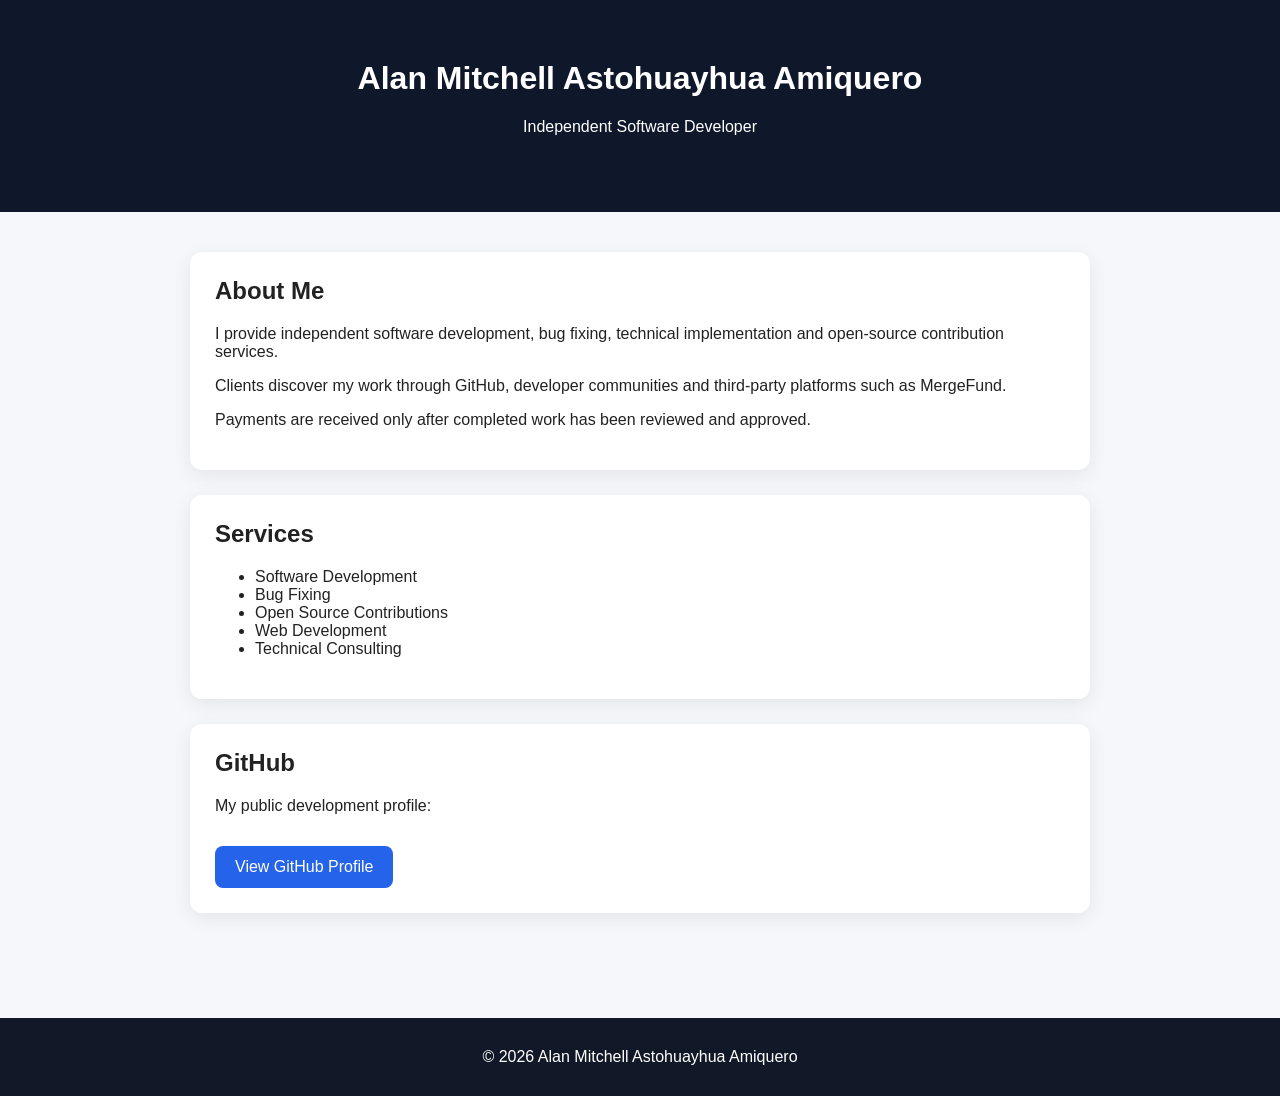
==== index.html @ 0b11b7b2 "Create portfolio website" ====
<!DOCTYPE html>
<html lang="en">
<head>
<meta charset="UTF-8">
<meta name="viewport" content="width=device-width, initial-scale=1.0">
<title>Alan Mitchell | Software Developer</title>

<style>
body{
font-family:Arial,Helvetica,sans-serif;
background:#f5f7fb;
margin:0;
padding:0;
color:#222;
}

header{
background:#0f172a;
color:white;
padding:60px 20px;
text-align:center;
}

section{
max-width:900px;
margin:auto;
padding:40px 20px;
}

.card{
background:white;
padding:25px;
border-radius:12px;
box-shadow:0 5px 20px rgba(0,0,0,.08);
margin-bottom:25px;
}

h1,h2{
margin-top:0;
}

a.button{
display:inline-block;
padding:12px 20px;
background:#2563eb;
color:white;
text-decoration:none;
border-radius:8px;
margin-top:15px;
}

footer{
text-align:center;
padding:30px;
background:#111827;
color:white;
margin-top:40px;
}
</style>

</head>

<body>

<header>

<h1>Alan Mitchell Astohuayhua Amiquero</h1>

<p>
Independent Software Developer
</p>

</header>

<section>

<div class="card">

<h2>About Me</h2>

<p>

I provide independent software development, bug fixing,
technical implementation and open-source contribution services.

</p>

<p>

Clients discover my work through GitHub,
developer communities and third-party platforms such as MergeFund.

</p>

<p>

Payments are received only after completed work has been reviewed
and approved.

</p>

</div>

<div class="card">

<h2>Services</h2>

<ul>

<li>Software Development</li>

<li>Bug Fixing</li>

<li>Open Source Contributions</li>

<li>Web Development</li>

<li>Technical Consulting</li>

</ul>

</div>

<div class="card">

<h2>GitHub</h2>

<p>

My public development profile:

</p>

<a
class="button"
href="https://github.com/mitchell82-stack"
target="_blank">

View GitHub Profile

</a>

</div>

</section>

<footer>

© 2026 Alan Mitchell Astohuayhua Amiquero

</footer>

</body>
</html>
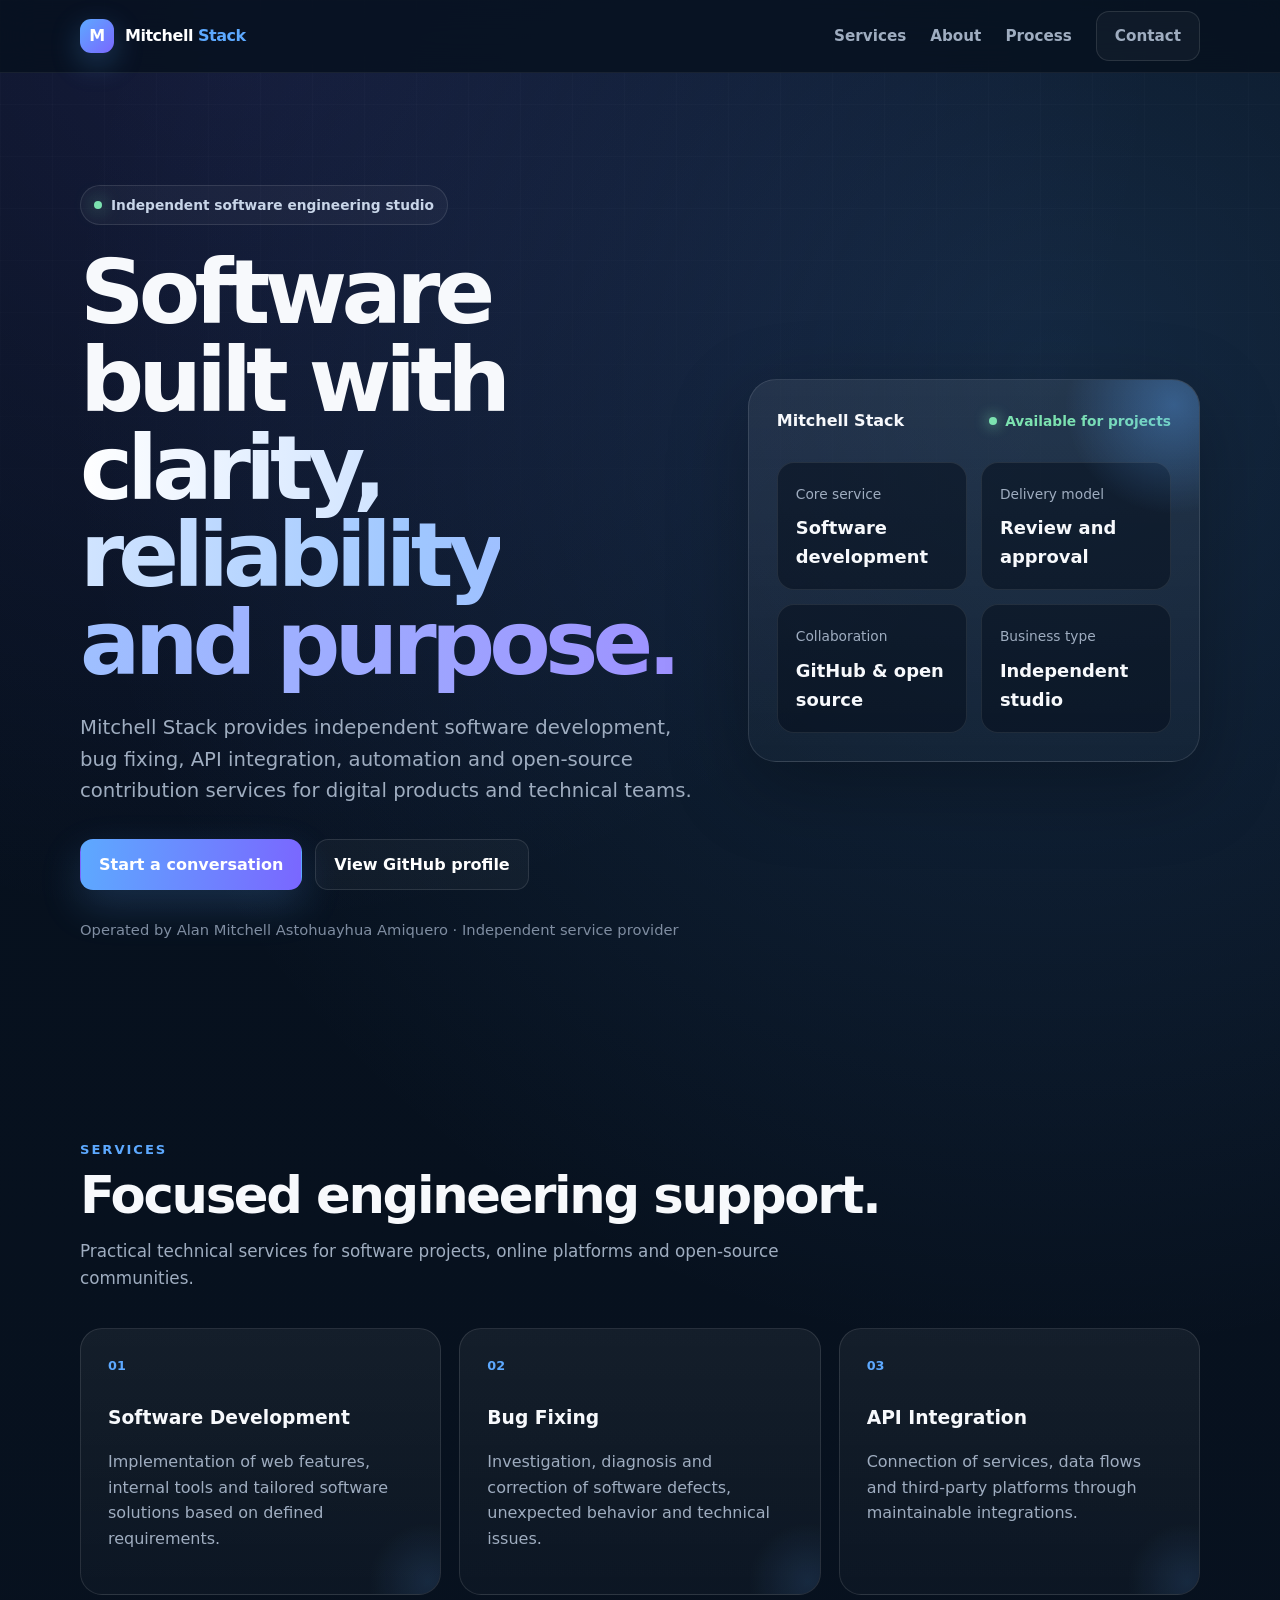
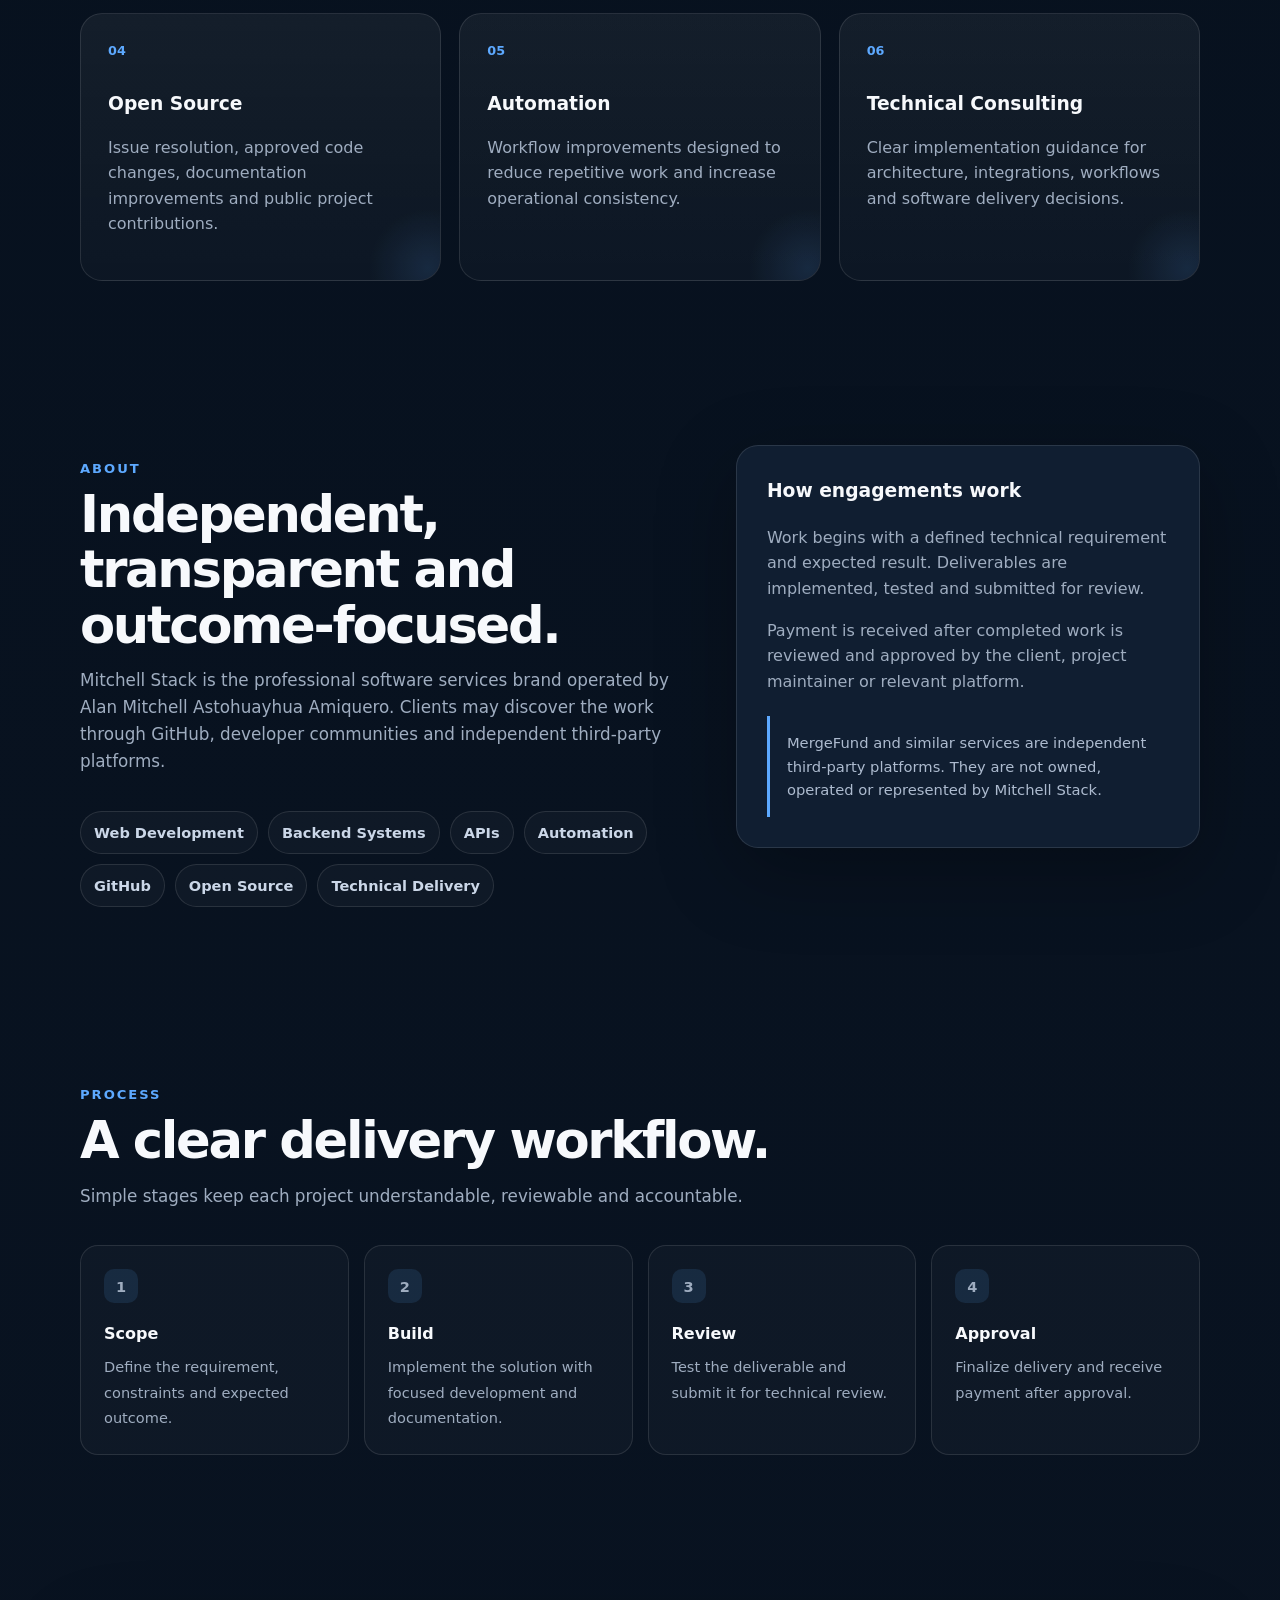
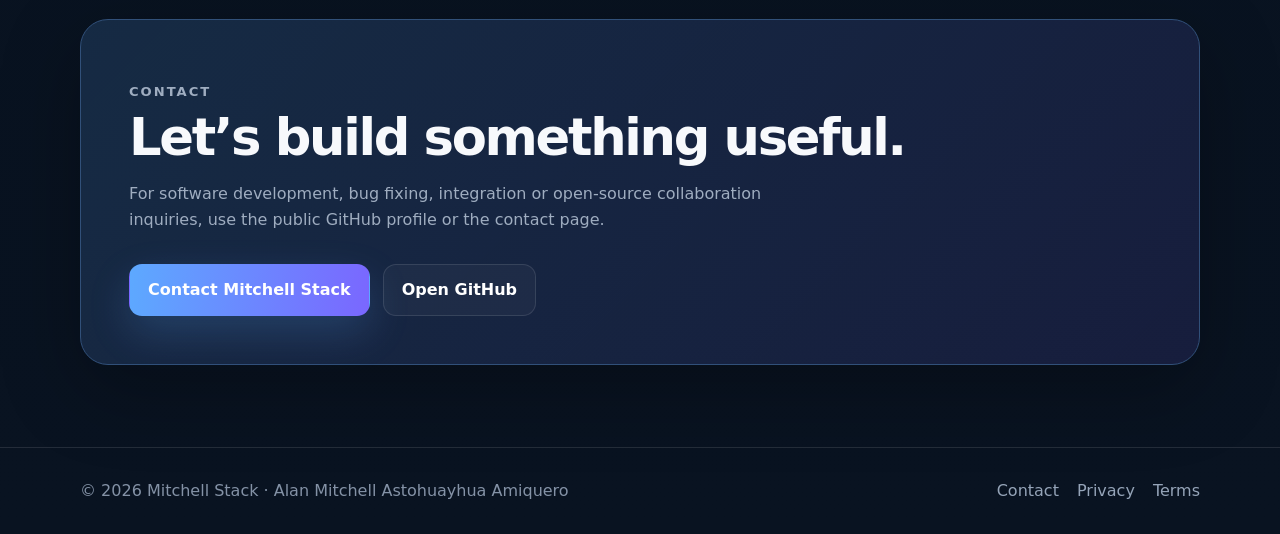
==== commit 81431817: "Launch Mitchell Stack professional website" ====
--- a/index.html
+++ b/index.html
@@ -1,154 +1,144 @@
 <!DOCTYPE html>
 <html lang="en">
 <head>
-<meta charset="UTF-8">
-<meta name="viewport" content="width=device-width, initial-scale=1.0">
-<title>Alan Mitchell | Software Developer</title>
+  <meta charset="UTF-8">
+  <meta name="viewport" content="width=device-width, initial-scale=1.0">
+  <meta name="description" content="Mitchell Stack provides independent software development, bug fixing, API integration, automation and open-source contribution services.">
+  <meta name="theme-color" content="#06101d">
+  <meta property="og:title" content="Mitchell Stack | Software Engineering">
+  <meta property="og:description" content="Independent software development and open-source contribution services operated by Alan Mitchell Astohuayhua Amiquero.">
+  <meta property="og:type" content="website">
+  <meta property="og:url" content="https://mitchell82-stack.github.io/">
+  <link rel="canonical" href="https://mitchell82-stack.github.io/">
+  <link rel="icon" href="favicon.svg" type="image/svg+xml">
+  <link rel="stylesheet" href="styles.css">
+  <title>Mitchell Stack | Software Engineering</title>
+</head>
+<body>
+  <nav class="nav" aria-label="Main navigation">
+    <div class="wrap nav-inner">
+      <a class="brand" href="#top" aria-label="Mitchell Stack home">
+        <span class="brand-mark" aria-hidden="true">M</span>
+        <span>Mitchell <span>Stack</span></span>
+      </a>
+      <div class="nav-links">
+        <a href="#services">Services</a>
+        <a href="#about">About</a>
+        <a href="#process">Process</a>
+        <a class="btn" href="contact.html">Contact</a>
+      </div>
+    </div>
+  </nav>
 
-<style>
-body{
-font-family:Arial,Helvetica,sans-serif;
-background:#f5f7fb;
-margin:0;
-padding:0;
-color:#222;
-}
+  <main id="top">
+    <section class="hero">
+      <div class="wrap hero-grid">
+        <div>
+          <span class="eyebrow"><span class="eyebrow-dot" aria-hidden="true"></span>Independent software engineering studio</span>
+          <h1>Software built with <span class="gradient-text">clarity, reliability and purpose.</span></h1>
+          <p class="hero-copy">Mitchell Stack provides independent software development, bug fixing, API integration, automation and open-source contribution services for digital products and technical teams.</p>
+          <div class="actions">
+            <a class="btn btn-primary" href="contact.html">Start a conversation</a>
+            <a class="btn" href="https://github.com/mitchell82-stack" target="_blank" rel="noopener noreferrer">View GitHub profile</a>
+          </div>
+          <p class="hero-note">Operated by Alan Mitchell Astohuayhua Amiquero · Independent service provider</p>
+        </div>
 
-header{
-background:#0f172a;
-color:white;
-padding:60px 20px;
-text-align:center;
-}
+        <aside class="signal-card" aria-label="Service overview">
+          <div class="signal-top">
+            <strong>Mitchell Stack</strong>
+            <span class="status">Available for projects</span>
+          </div>
+          <div class="metric-grid">
+            <div class="metric"><span>Core service</span><strong>Software development</strong></div>
+            <div class="metric"><span>Delivery model</span><strong>Review and approval</strong></div>
+            <div class="metric"><span>Collaboration</span><strong>GitHub &amp; open source</strong></div>
+            <div class="metric"><span>Business type</span><strong>Independent studio</strong></div>
+          </div>
+        </aside>
+      </div>
+    </section>
 
-section{
-max-width:900px;
-margin:auto;
-padding:40px 20px;
-}
+    <section class="section" id="services">
+      <div class="wrap">
+        <p class="section-kicker">Services</p>
+        <h2>Focused engineering support.</h2>
+        <p class="lead">Practical technical services for software projects, online platforms and open-source communities.</p>
+        <div class="grid">
+          <article class="card"><div class="card-number">01</div><h3>Software Development</h3><p>Implementation of web features, internal tools and tailored software solutions based on defined requirements.</p></article>
+          <article class="card"><div class="card-number">02</div><h3>Bug Fixing</h3><p>Investigation, diagnosis and correction of software defects, unexpected behavior and technical issues.</p></article>
+          <article class="card"><div class="card-number">03</div><h3>API Integration</h3><p>Connection of services, data flows and third-party platforms through maintainable integrations.</p></article>
+          <article class="card"><div class="card-number">04</div><h3>Open Source</h3><p>Issue resolution, approved code changes, documentation improvements and public project contributions.</p></article>
+          <article class="card"><div class="card-number">05</div><h3>Automation</h3><p>Workflow improvements designed to reduce repetitive work and increase operational consistency.</p></article>
+          <article class="card"><div class="card-number">06</div><h3>Technical Consulting</h3><p>Clear implementation guidance for architecture, integrations, workflows and software delivery decisions.</p></article>
+        </div>
+      </div>
+    </section>
 
-.card{
-background:white;
-padding:25px;
-border-radius:12px;
-box-shadow:0 5px 20px rgba(0,0,0,.08);
-margin-bottom:25px;
-}
+    <section class="section" id="about">
+      <div class="wrap split">
+        <div>
+          <p class="section-kicker">About</p>
+          <h2>Independent, transparent and outcome-focused.</h2>
+          <p class="lead">Mitchell Stack is the professional software services brand operated by Alan Mitchell Astohuayhua Amiquero. Clients may discover the work through GitHub, developer communities and independent third-party platforms.</p>
+          <div class="pills" aria-label="Areas of work">
+            <span class="pill">Web Development</span>
+            <span class="pill">Backend Systems</span>
+            <span class="pill">APIs</span>
+            <span class="pill">Automation</span>
+            <span class="pill">GitHub</span>
+            <span class="pill">Open Source</span>
+            <span class="pill">Technical Delivery</span>
+          </div>
+        </div>
 
-h1,h2{
-margin-top:0;
-}
+        <aside class="content-card">
+          <h3>How engagements work</h3>
+          <p>Work begins with a defined technical requirement and expected result. Deliverables are implemented, tested and submitted for review.</p>
+          <p>Payment is received after completed work is reviewed and approved by the client, project maintainer or relevant platform.</p>
+          <div class="notice">MergeFund and similar services are independent third-party platforms. They are not owned, operated or represented by Mitchell Stack.</div>
+        </aside>
+      </div>
+    </section>
 
-a.button{
-display:inline-block;
-padding:12px 20px;
-background:#2563eb;
-color:white;
-text-decoration:none;
-border-radius:8px;
-margin-top:15px;
-}
+    <section class="section" id="process">
+      <div class="wrap">
+        <p class="section-kicker">Process</p>
+        <h2>A clear delivery workflow.</h2>
+        <p class="lead">Simple stages keep each project understandable, reviewable and accountable.</p>
+        <div class="workflow">
+          <div class="step"><span class="step-index">1</span><strong>Scope</strong><span>Define the requirement, constraints and expected outcome.</span></div>
+          <div class="step"><span class="step-index">2</span><strong>Build</strong><span>Implement the solution with focused development and documentation.</span></div>
+          <div class="step"><span class="step-index">3</span><strong>Review</strong><span>Test the deliverable and submit it for technical review.</span></div>
+          <div class="step"><span class="step-index">4</span><strong>Approval</strong><span>Finalize delivery and receive payment after approval.</span></div>
+        </div>
+      </div>
+    </section>
 
-footer{
-text-align:center;
-padding:30px;
-background:#111827;
-color:white;
-margin-top:40px;
-}
-</style>
+    <section class="section">
+      <div class="wrap">
+        <div class="cta">
+          <p class="section-kicker">Contact</p>
+          <h2>Let’s build something useful.</h2>
+          <p>For software development, bug fixing, integration or open-source collaboration inquiries, use the public GitHub profile or the contact page.</p>
+          <div class="actions">
+            <a class="btn btn-primary" href="contact.html">Contact Mitchell Stack</a>
+            <a class="btn" href="https://github.com/mitchell82-stack" target="_blank" rel="noopener noreferrer">Open GitHub</a>
+          </div>
+        </div>
+      </div>
+    </section>
+  </main>
 
-</head>
-
-<body>
-
-<header>
-
-<h1>Alan Mitchell Astohuayhua Amiquero</h1>
-
-<p>
-Independent Software Developer
-</p>
-
-</header>
-
-<section>
-
-<div class="card">
-
-<h2>About Me</h2>
-
-<p>
-
-I provide independent software development, bug fixing,
-technical implementation and open-source contribution services.
-
-</p>
-
-<p>
-
-Clients discover my work through GitHub,
-developer communities and third-party platforms such as MergeFund.
-
-</p>
-
-<p>
-
-Payments are received only after completed work has been reviewed
-and approved.
-
-</p>
-
-</div>
-
-<div class="card">
-
-<h2>Services</h2>
-
-<ul>
-
-<li>Software Development</li>
-
-<li>Bug Fixing</li>
-
-<li>Open Source Contributions</li>
-
-<li>Web Development</li>
-
-<li>Technical Consulting</li>
-
-</ul>
-
-</div>
-
-<div class="card">
-
-<h2>GitHub</h2>
-
-<p>
-
-My public development profile:
-
-</p>
-
-<a
-class="button"
-href="https://github.com/mitchell82-stack"
-target="_blank">
-
-View GitHub Profile
-
-</a>
-
-</div>
-
-</section>
-
-<footer>
-
-© 2026 Alan Mitchell Astohuayhua Amiquero
-
-</footer>
-
+  <footer class="footer">
+    <div class="wrap footer-inner">
+      <span>© 2026 Mitchell Stack · Alan Mitchell Astohuayhua Amiquero</span>
+      <nav class="footer-links" aria-label="Footer navigation">
+        <a href="contact.html">Contact</a>
+        <a href="privacy.html">Privacy</a>
+        <a href="terms.html">Terms</a>
+      </nav>
+    </div>
+  </footer>
 </body>
 </html>
--- a/styles.css
+++ b/styles.css
@@ -0,0 +1,611 @@
+:root {
+  --bg: #06101d;
+  --bg-soft: #0b1727;
+  --panel: rgba(255, 255, 255, 0.045);
+  --panel-strong: #101e31;
+  --text: #f7f9fc;
+  --muted: #9fadc0;
+  --line: rgba(255, 255, 255, 0.11);
+  --accent: #5da9ff;
+  --accent-2: #7a67ff;
+  --success: #7ce2b0;
+  --shadow: 0 24px 80px rgba(0, 0, 0, 0.28);
+  --radius: 22px;
+}
+
+* {
+  box-sizing: border-box;
+}
+
+html {
+  scroll-behavior: smooth;
+}
+
+body {
+  margin: 0;
+  min-height: 100vh;
+  color: var(--text);
+  background:
+    radial-gradient(circle at 82% 10%, rgba(93, 169, 255, 0.16), transparent 28%),
+    radial-gradient(circle at 18% 0%, rgba(122, 103, 255, 0.13), transparent 24%),
+    linear-gradient(180deg, #06101d 0%, #091321 100%);
+  font-family: Inter, ui-sans-serif, system-ui, -apple-system, BlinkMacSystemFont, "Segoe UI", sans-serif;
+  line-height: 1.6;
+}
+
+body::before {
+  content: "";
+  position: fixed;
+  inset: 0;
+  z-index: -1;
+  pointer-events: none;
+  background-image:
+    linear-gradient(rgba(255, 255, 255, 0.018) 1px, transparent 1px),
+    linear-gradient(90deg, rgba(255, 255, 255, 0.018) 1px, transparent 1px);
+  background-size: 52px 52px;
+  mask-image: linear-gradient(to bottom, black, transparent 80%);
+}
+
+a {
+  color: inherit;
+}
+
+img,
+svg {
+  display: block;
+  max-width: 100%;
+}
+
+button,
+a {
+  -webkit-tap-highlight-color: transparent;
+}
+
+.wrap {
+  width: min(1120px, calc(100% - 40px));
+  margin: 0 auto;
+}
+
+.nav {
+  position: sticky;
+  top: 0;
+  z-index: 50;
+  border-bottom: 1px solid rgba(255, 255, 255, 0.065);
+  background: rgba(6, 16, 29, 0.78);
+  backdrop-filter: blur(18px);
+}
+
+.nav-inner {
+  min-height: 72px;
+  display: flex;
+  align-items: center;
+  justify-content: space-between;
+  gap: 24px;
+}
+
+.brand {
+  display: inline-flex;
+  align-items: center;
+  gap: 11px;
+  color: white;
+  font-weight: 800;
+  letter-spacing: -0.03em;
+  text-decoration: none;
+}
+
+.brand-mark {
+  width: 34px;
+  height: 34px;
+  border-radius: 11px;
+  display: grid;
+  place-items: center;
+  background: linear-gradient(135deg, var(--accent), var(--accent-2));
+  box-shadow: 0 10px 30px rgba(93, 169, 255, 0.28);
+  font-weight: 900;
+  color: white;
+}
+
+.brand span:last-child span {
+  color: var(--accent);
+}
+
+.nav-links {
+  display: flex;
+  align-items: center;
+  gap: 24px;
+}
+
+.nav-links a {
+  color: var(--muted);
+  text-decoration: none;
+  font-size: 0.95rem;
+  font-weight: 600;
+}
+
+.nav-links a:hover,
+.nav-links a:focus-visible {
+  color: white;
+}
+
+.hero {
+  position: relative;
+  overflow: hidden;
+  padding: 112px 0 88px;
+}
+
+.hero-grid {
+  display: grid;
+  grid-template-columns: minmax(0, 1.15fr) minmax(320px, 0.85fr);
+  gap: 56px;
+  align-items: center;
+}
+
+.eyebrow {
+  display: inline-flex;
+  align-items: center;
+  gap: 9px;
+  padding: 8px 13px;
+  border: 1px solid var(--line);
+  border-radius: 999px;
+  background: rgba(255, 255, 255, 0.035);
+  color: #c8d5e8;
+  font-size: 0.86rem;
+  font-weight: 700;
+}
+
+.eyebrow-dot {
+  width: 8px;
+  height: 8px;
+  border-radius: 50%;
+  background: var(--success);
+  box-shadow: 0 0 18px rgba(124, 226, 176, 0.8);
+}
+
+.hero h1,
+.page-hero h1 {
+  margin: 24px 0;
+  font-size: clamp(3.1rem, 7vw, 6.25rem);
+  line-height: 0.98;
+  letter-spacing: -0.065em;
+}
+
+.gradient-text {
+  background: linear-gradient(92deg, #ffffff 0%, #9fc7ff 48%, #9d91ff 100%);
+  -webkit-background-clip: text;
+  background-clip: text;
+  color: transparent;
+}
+
+.hero-copy {
+  max-width: 760px;
+  color: var(--muted);
+  font-size: clamp(1.06rem, 2vw, 1.23rem);
+}
+
+.actions {
+  display: flex;
+  flex-wrap: wrap;
+  gap: 13px;
+  margin-top: 32px;
+}
+
+.btn {
+  min-height: 48px;
+  display: inline-flex;
+  align-items: center;
+  justify-content: center;
+  gap: 10px;
+  padding: 12px 18px;
+  border: 1px solid var(--line);
+  border-radius: 13px;
+  background: rgba(255, 255, 255, 0.035);
+  color: white;
+  text-decoration: none;
+  font-weight: 800;
+  transition: transform 180ms ease, border-color 180ms ease, background 180ms ease;
+}
+
+.btn:hover,
+.btn:focus-visible {
+  transform: translateY(-2px);
+  border-color: rgba(255, 255, 255, 0.26);
+}
+
+.btn-primary {
+  border-color: transparent;
+  background: linear-gradient(95deg, var(--accent), var(--accent-2));
+  box-shadow: 0 16px 42px rgba(93, 169, 255, 0.2);
+}
+
+.hero-note {
+  margin-top: 28px;
+  color: #7f8da1;
+  font-size: 0.92rem;
+}
+
+.signal-card {
+  position: relative;
+  padding: 28px;
+  overflow: hidden;
+  border: 1px solid var(--line);
+  border-radius: 28px;
+  background: linear-gradient(180deg, rgba(255, 255, 255, 0.07), rgba(255, 255, 255, 0.025));
+  box-shadow: var(--shadow);
+}
+
+.signal-card::before {
+  content: "";
+  position: absolute;
+  width: 220px;
+  height: 220px;
+  right: -85px;
+  top: -85px;
+  border-radius: 50%;
+  background: radial-gradient(circle, rgba(93, 169, 255, 0.36), transparent 70%);
+}
+
+.signal-top {
+  display: flex;
+  align-items: center;
+  justify-content: space-between;
+  gap: 16px;
+  margin-bottom: 28px;
+}
+
+.status {
+  display: inline-flex;
+  align-items: center;
+  gap: 8px;
+  color: var(--success);
+  font-size: 0.86rem;
+  font-weight: 800;
+}
+
+.status::before {
+  content: "";
+  width: 8px;
+  height: 8px;
+  border-radius: 50%;
+  background: currentColor;
+  box-shadow: 0 0 14px currentColor;
+}
+
+.metric-grid {
+  display: grid;
+  grid-template-columns: 1fr 1fr;
+  gap: 14px;
+}
+
+.metric {
+  min-height: 124px;
+  padding: 18px;
+  border: 1px solid rgba(255, 255, 255, 0.085);
+  border-radius: 17px;
+  background: rgba(4, 12, 23, 0.48);
+}
+
+.metric strong {
+  display: block;
+  margin-top: 8px;
+  font-size: 1.12rem;
+}
+
+.metric span {
+  color: var(--muted);
+  font-size: 0.86rem;
+}
+
+.section {
+  padding: 82px 0;
+}
+
+.section-kicker {
+  margin-bottom: 8px;
+  color: var(--accent);
+  font-size: 0.82rem;
+  font-weight: 900;
+  letter-spacing: 0.15em;
+  text-transform: uppercase;
+}
+
+.section h2,
+.page-section h2 {
+  margin: 0 0 14px;
+  font-size: clamp(2.05rem, 4vw, 3.35rem);
+  line-height: 1.08;
+  letter-spacing: -0.045em;
+}
+
+.lead {
+  max-width: 760px;
+  margin: 0 0 36px;
+  color: var(--muted);
+  font-size: 1.05rem;
+}
+
+.grid {
+  display: grid;
+  grid-template-columns: repeat(3, minmax(0, 1fr));
+  gap: 18px;
+}
+
+.card {
+  position: relative;
+  min-height: 238px;
+  padding: 27px;
+  overflow: hidden;
+  border: 1px solid var(--line);
+  border-radius: var(--radius);
+  background: linear-gradient(180deg, rgba(255, 255, 255, 0.055), rgba(255, 255, 255, 0.022));
+}
+
+.card::after {
+  content: "";
+  position: absolute;
+  width: 120px;
+  height: 120px;
+  right: -48px;
+  bottom: -48px;
+  border-radius: 50%;
+  background: radial-gradient(circle, rgba(93, 169, 255, 0.13), transparent 70%);
+}
+
+.card-number {
+  margin-bottom: 27px;
+  color: var(--accent);
+  font-size: 0.8rem;
+  font-weight: 900;
+}
+
+.card h3 {
+  margin: 0 0 10px;
+  font-size: 1.17rem;
+}
+
+.card p,
+.content-card p,
+.content-card li {
+  color: var(--muted);
+}
+
+.split {
+  display: grid;
+  grid-template-columns: minmax(0, 1.15fr) minmax(300px, 0.85fr);
+  gap: 28px;
+  align-items: start;
+}
+
+.pills {
+  display: flex;
+  flex-wrap: wrap;
+  gap: 10px;
+  margin-top: 28px;
+}
+
+.pill {
+  padding: 9px 13px;
+  border: 1px solid var(--line);
+  border-radius: 999px;
+  background: rgba(255, 255, 255, 0.032);
+  color: #cbd7e8;
+  font-size: 0.91rem;
+  font-weight: 700;
+}
+
+.content-card {
+  padding: 30px;
+  border: 1px solid var(--line);
+  border-radius: var(--radius);
+  background: var(--panel-strong);
+  box-shadow: var(--shadow);
+}
+
+.content-card h3 {
+  margin-top: 0;
+}
+
+.notice {
+  margin-top: 22px;
+  padding: 15px 0 15px 17px;
+  border-left: 3px solid var(--accent);
+  color: #adbbcf;
+  font-size: 0.92rem;
+}
+
+.workflow {
+  display: grid;
+  grid-template-columns: repeat(4, minmax(0, 1fr));
+  gap: 15px;
+}
+
+.step {
+  padding: 23px;
+  border: 1px solid var(--line);
+  border-radius: 18px;
+  background: rgba(255, 255, 255, 0.028);
+}
+
+.step-index {
+  display: grid;
+  place-items: center;
+  width: 34px;
+  height: 34px;
+  margin-bottom: 18px;
+  border-radius: 10px;
+  background: rgba(93, 169, 255, 0.12);
+  color: var(--accent);
+  font-weight: 900;
+}
+
+.step strong {
+  display: block;
+  margin-bottom: 7px;
+}
+
+.step span {
+  color: var(--muted);
+  font-size: 0.91rem;
+}
+
+.cta {
+  padding: 48px;
+  border: 1px solid #315079;
+  border-radius: 28px;
+  background: linear-gradient(135deg, rgba(93, 169, 255, 0.16), rgba(122, 103, 255, 0.13));
+  box-shadow: var(--shadow);
+}
+
+.cta p {
+  max-width: 680px;
+  color: var(--muted);
+}
+
+.footer {
+  padding: 30px 0;
+  border-top: 1px solid var(--line);
+  color: #8492a6;
+}
+
+.footer-inner {
+  display: flex;
+  justify-content: space-between;
+  gap: 20px;
+  flex-wrap: wrap;
+}
+
+.footer-links {
+  display: flex;
+  gap: 18px;
+  flex-wrap: wrap;
+}
+
+.footer a {
+  color: #95a4b8;
+  text-decoration: none;
+}
+
+.footer a:hover,
+.footer a:focus-visible {
+  color: white;
+}
+
+.page-hero {
+  padding: 92px 0 52px;
+}
+
+.page-hero h1 {
+  max-width: 860px;
+  font-size: clamp(2.8rem, 7vw, 5.3rem);
+}
+
+.page-hero p {
+  max-width: 760px;
+  color: var(--muted);
+  font-size: 1.08rem;
+}
+
+.page-section {
+  padding: 24px 0 84px;
+}
+
+.legal {
+  display: grid;
+  gap: 18px;
+}
+
+.legal section {
+  padding: 26px;
+  border: 1px solid var(--line);
+  border-radius: 18px;
+  background: rgba(255, 255, 255, 0.028);
+}
+
+.legal h2 {
+  font-size: 1.25rem;
+  letter-spacing: -0.02em;
+}
+
+.legal p,
+.legal li {
+  color: var(--muted);
+}
+
+.contact-list {
+  display: grid;
+  gap: 14px;
+  margin-top: 24px;
+}
+
+.contact-item {
+  display: flex;
+  align-items: center;
+  justify-content: space-between;
+  gap: 18px;
+  padding: 18px;
+  border: 1px solid var(--line);
+  border-radius: 16px;
+  background: rgba(255, 255, 255, 0.028);
+  text-decoration: none;
+}
+
+.contact-item span {
+  color: var(--muted);
+}
+
+.contact-item:hover {
+  border-color: rgba(255, 255, 255, 0.24);
+}
+
+@media (max-width: 920px) {
+  .hero-grid,
+  .split {
+    grid-template-columns: 1fr;
+  }
+
+  .grid {
+    grid-template-columns: repeat(2, minmax(0, 1fr));
+  }
+
+  .workflow {
+    grid-template-columns: repeat(2, minmax(0, 1fr));
+  }
+}
+
+@media (max-width: 680px) {
+  .wrap {
+    width: min(100% - 28px, 1120px);
+  }
+
+  .nav-links a:not(.btn) {
+    display: none;
+  }
+
+  .hero {
+    padding-top: 78px;
+  }
+
+  .hero h1,
+  .page-hero h1 {
+    letter-spacing: -0.052em;
+  }
+
+  .grid,
+  .workflow,
+  .metric-grid {
+    grid-template-columns: 1fr;
+  }
+
+  .signal-card,
+  .content-card,
+  .cta {
+    padding: 24px;
+  }
+
+  .section {
+    padding: 68px 0;
+  }
+
+  .footer-inner {
+    flex-direction: column;
+  }
+}
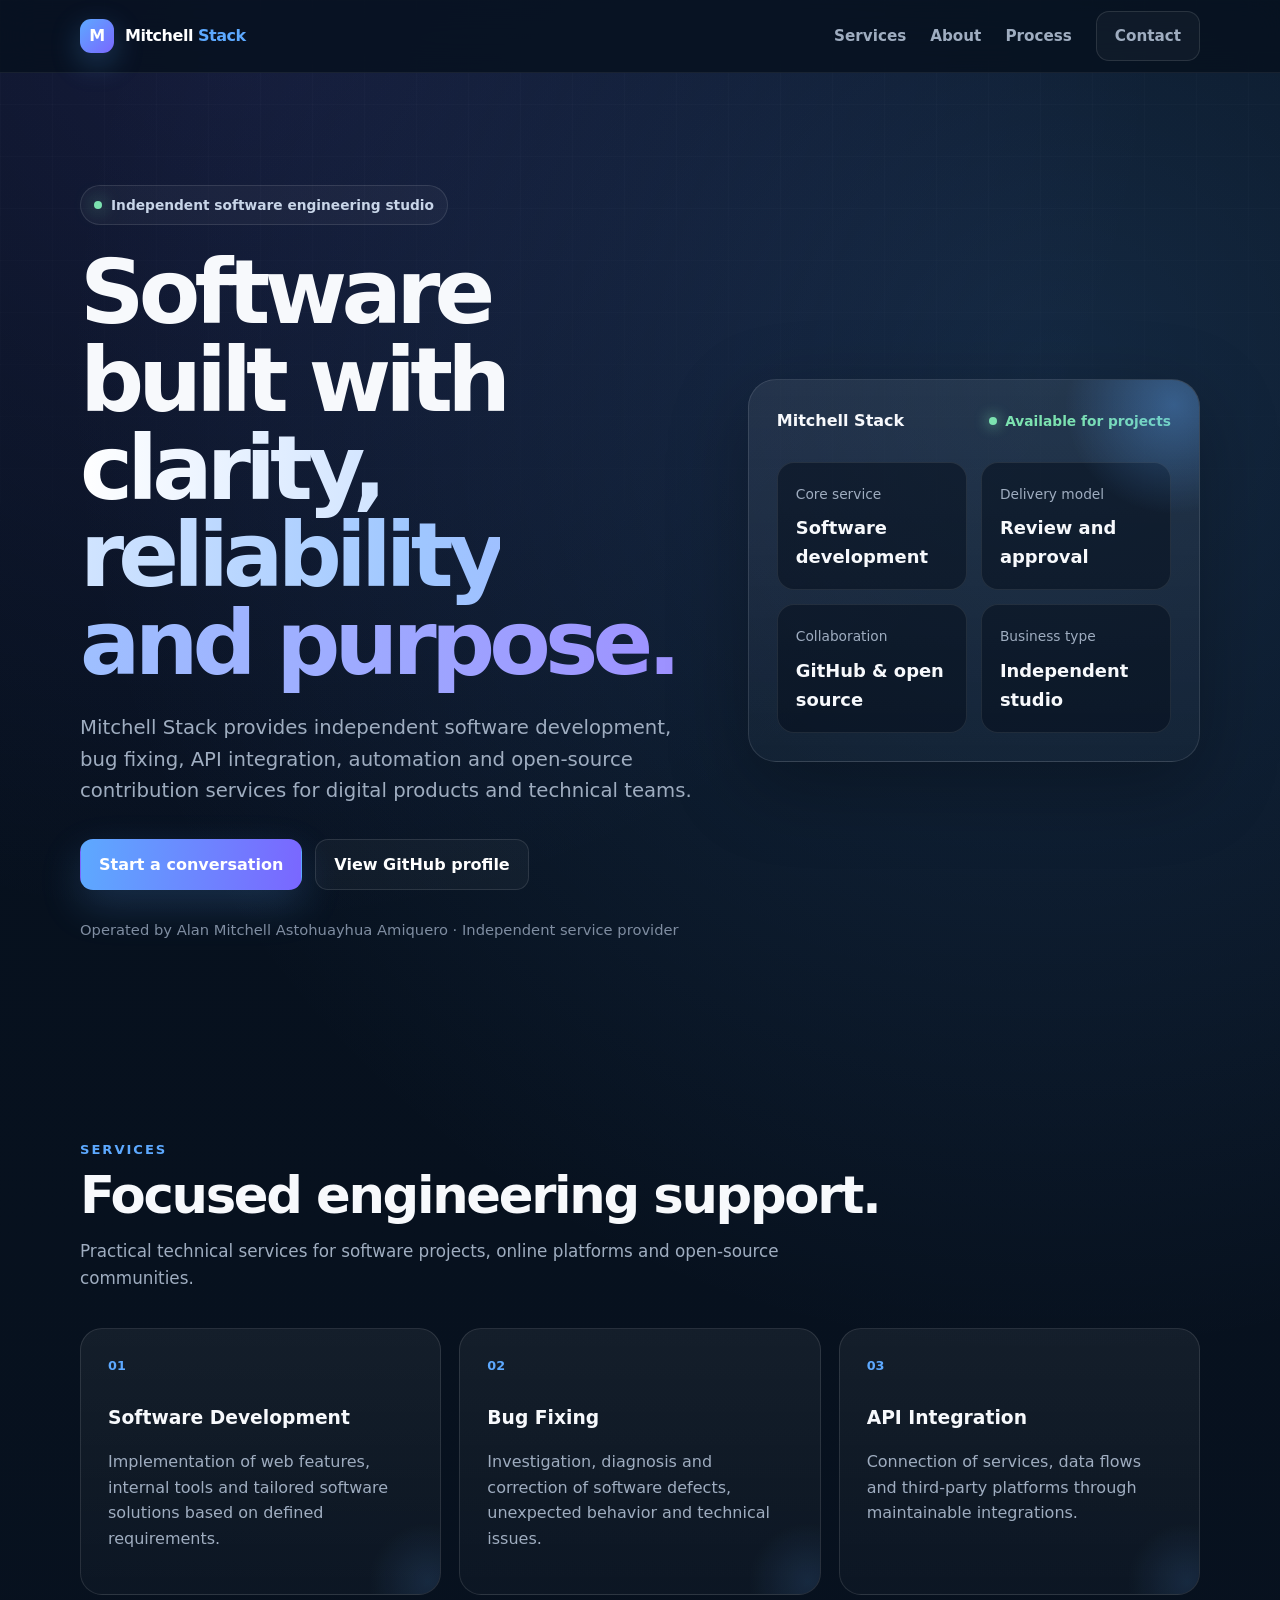
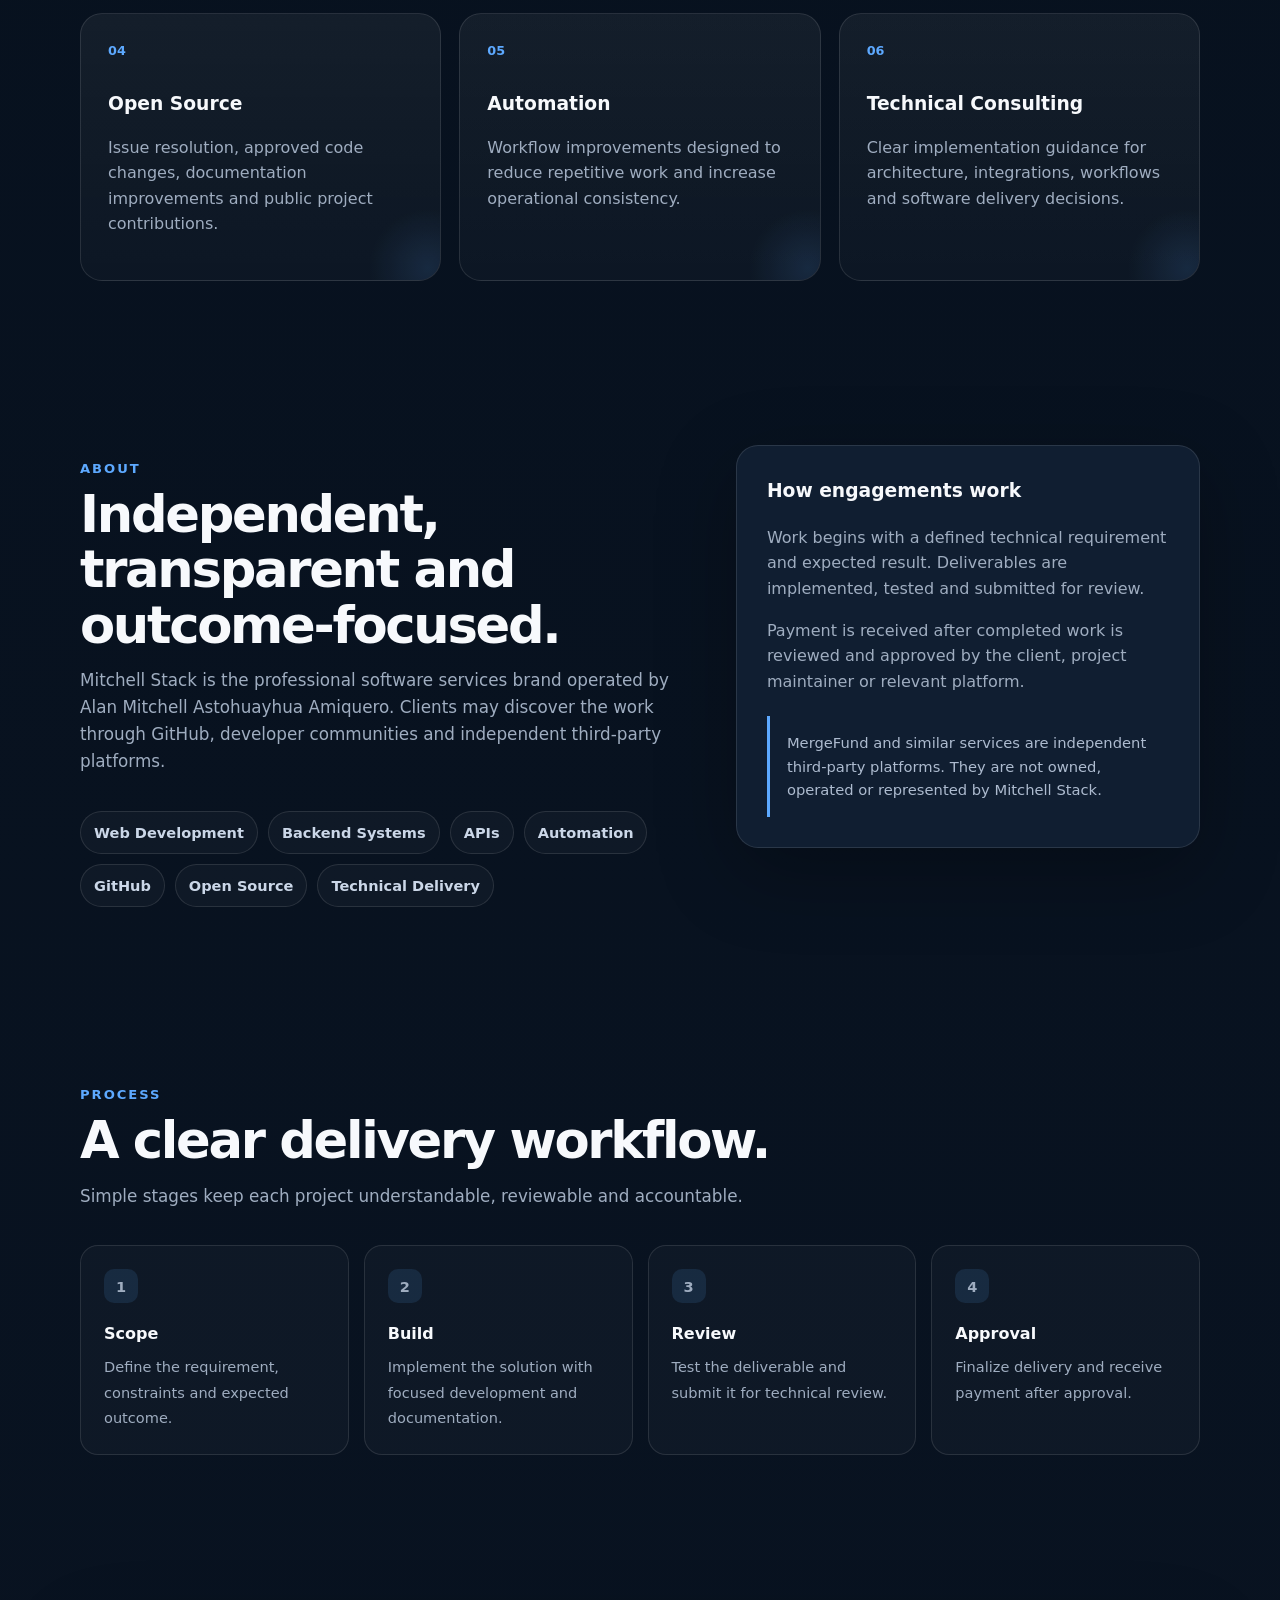
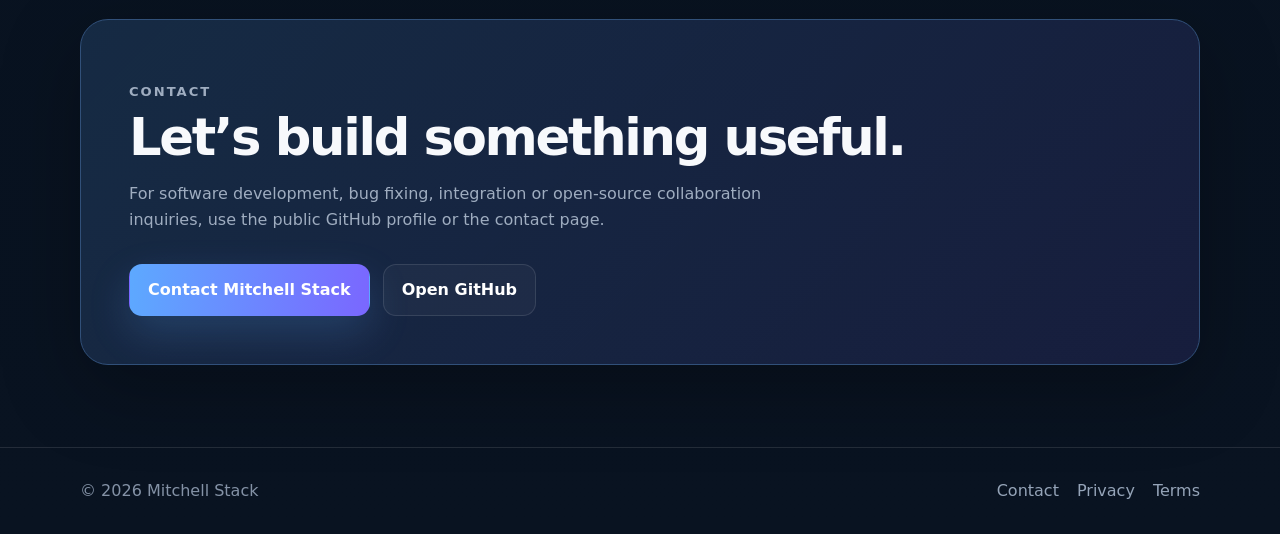
==== commit 538b4842: "Remove personal name from website footer" ====
--- a/index.html
+++ b/index.html
@@ -132,7 +132,7 @@
 
   <footer class="footer">
     <div class="wrap footer-inner">
-      <span>© 2026 Mitchell Stack · Alan Mitchell Astohuayhua Amiquero</span>
+      <span>© 2026 Mitchell Stack</span>
       <nav class="footer-links" aria-label="Footer navigation">
         <a href="contact.html">Contact</a>
         <a href="privacy.html">Privacy</a>
@@ -141,4 +141,4 @@
     </div>
   </footer>
 </body>
-</html>
+</html>
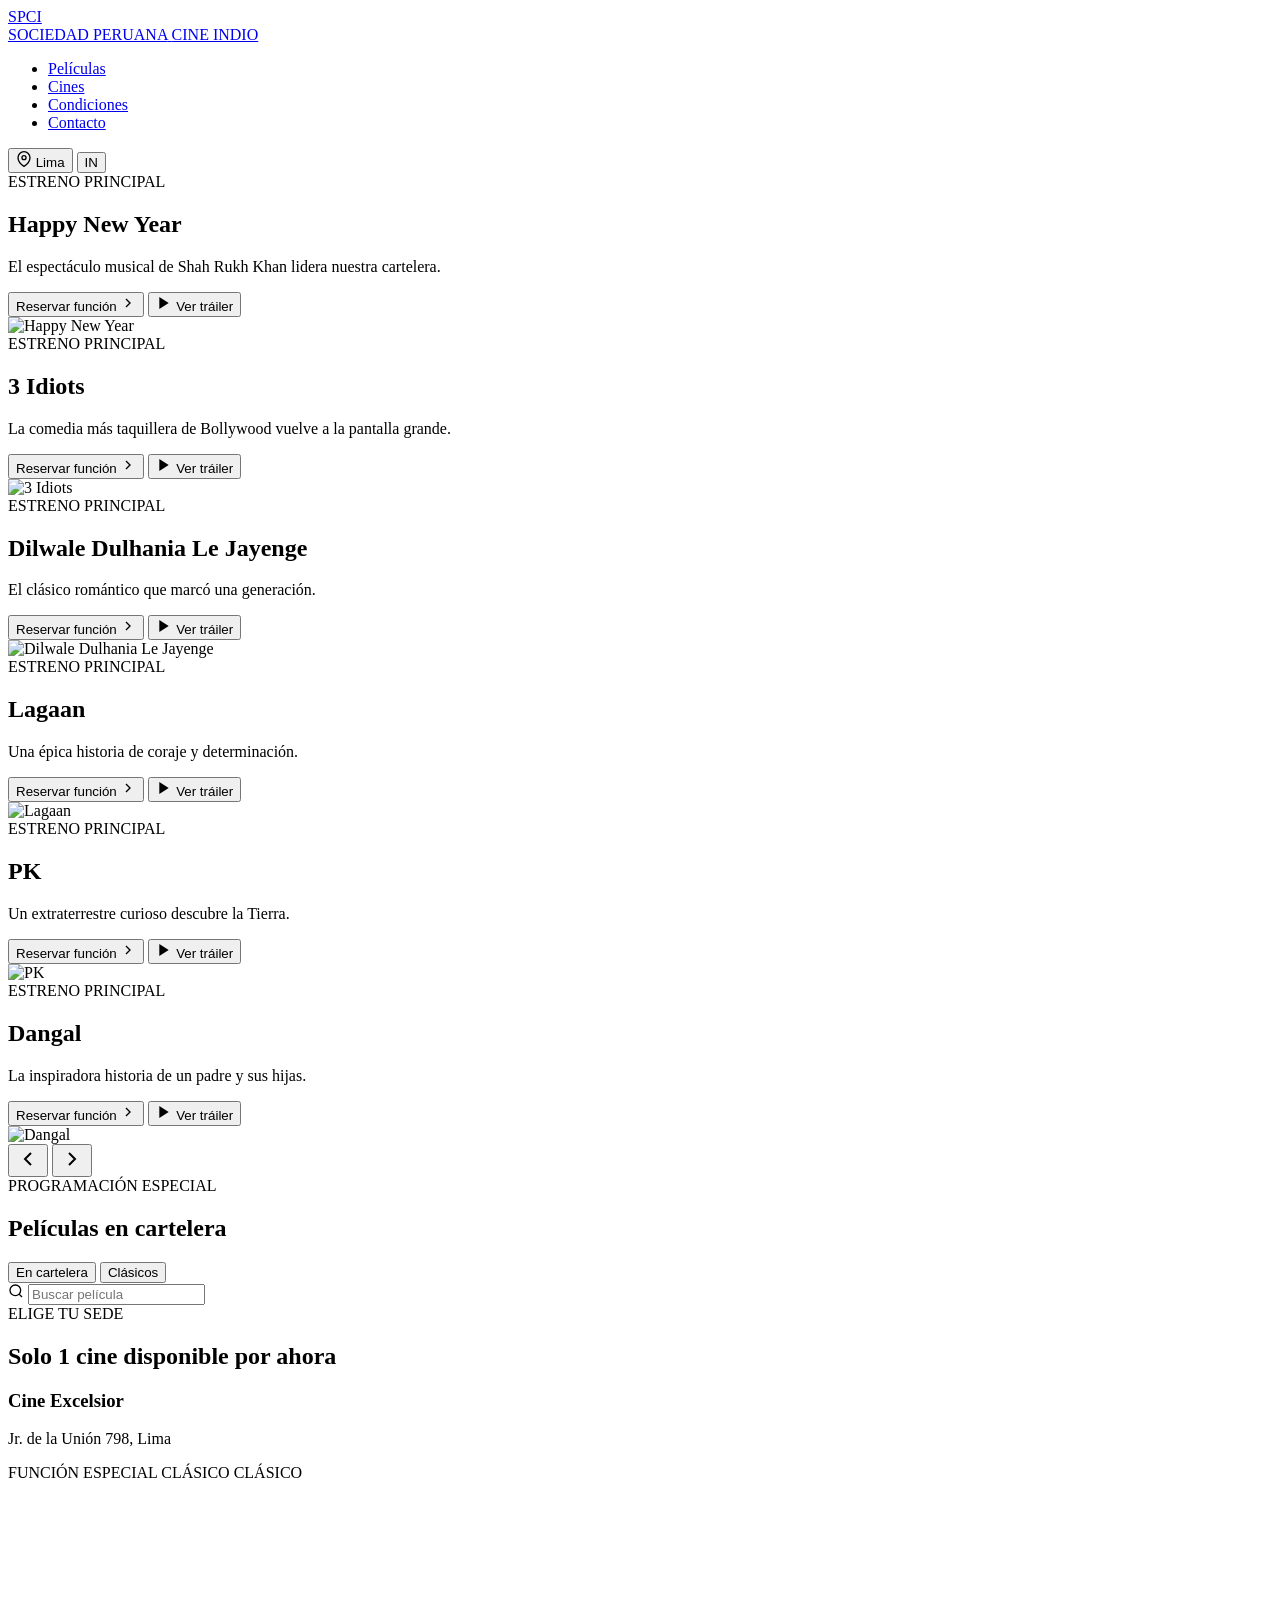
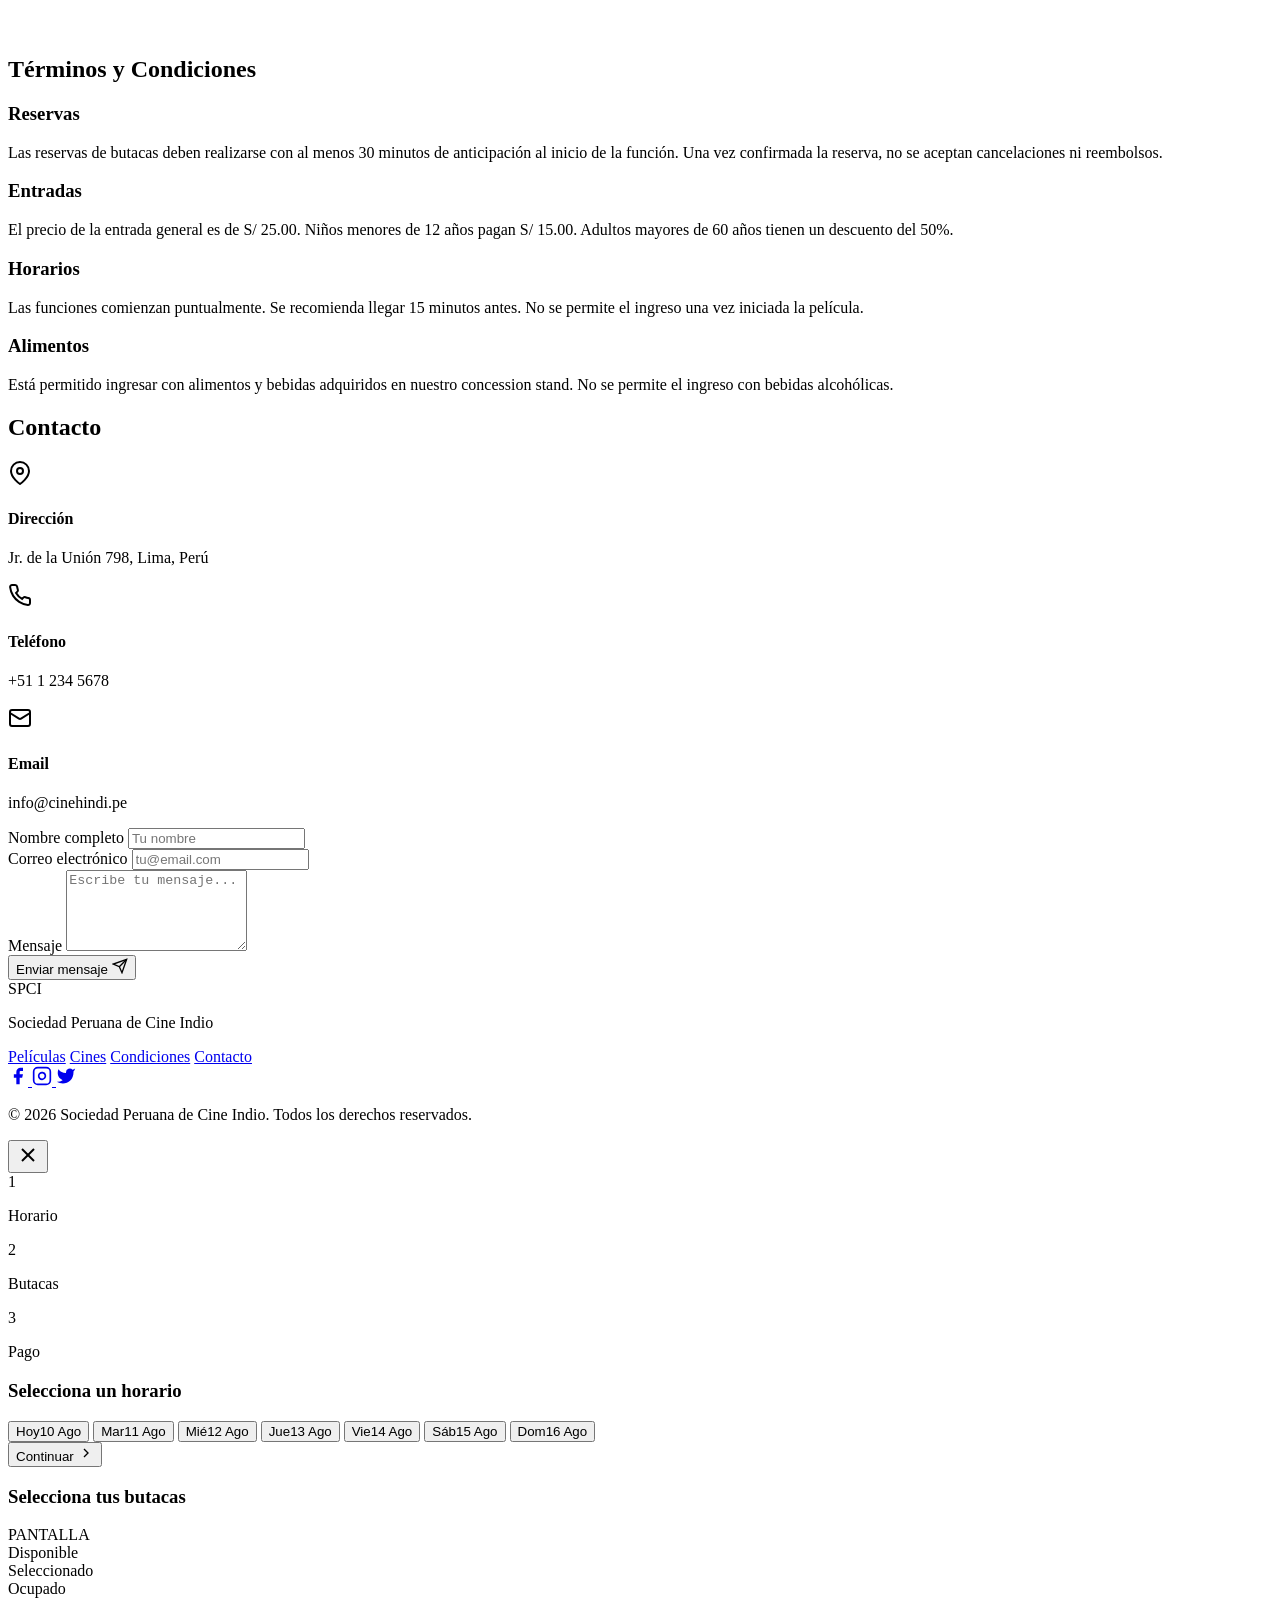
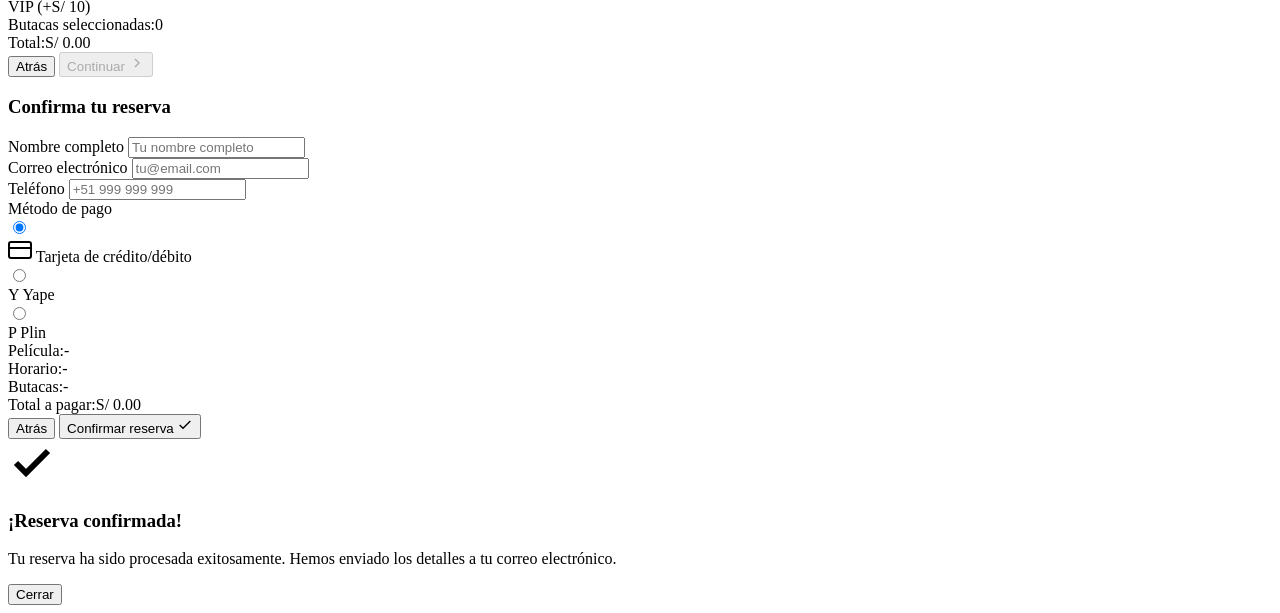
==== commit 23bf4441: "Add files via upload" ====
--- a/index.html
+++ b/index.html
@@ -1,144 +1,492 @@
-<!DOCTYPE html>
-<html lang="en">
-<head>
-  <meta charset="UTF-8">
-  <meta name="viewport" content="width=device-width, initial-scale=1.0">
-  <meta name="description" content="Mitchell Stack provides independent software development, bug fixing, API integration, automation and open-source contribution services.">
-  <meta name="theme-color" content="#06101d">
-  <meta property="og:title" content="Mitchell Stack | Software Engineering">
-  <meta property="og:description" content="Independent software development and open-source contribution services operated by Alan Mitchell Astohuayhua Amiquero.">
-  <meta property="og:type" content="website">
-  <meta property="og:url" content="https://mitchell82-stack.github.io/">
-  <link rel="canonical" href="https://mitchell82-stack.github.io/">
-  <link rel="icon" href="favicon.svg" type="image/svg+xml">
-  <link rel="stylesheet" href="styles.css">
-  <title>Mitchell Stack | Software Engineering</title>
-</head>
-<body>
-  <nav class="nav" aria-label="Main navigation">
-    <div class="wrap nav-inner">
-      <a class="brand" href="#top" aria-label="Mitchell Stack home">
-        <span class="brand-mark" aria-hidden="true">M</span>
-        <span>Mitchell <span>Stack</span></span>
-      </a>
-      <div class="nav-links">
-        <a href="#services">Services</a>
-        <a href="#about">About</a>
-        <a href="#process">Process</a>
-        <a class="btn" href="contact.html">Contact</a>
-      </div>
-    </div>
-  </nav>
-
-  <main id="top">
-    <section class="hero">
-      <div class="wrap hero-grid">
-        <div>
-          <span class="eyebrow"><span class="eyebrow-dot" aria-hidden="true"></span>Independent software engineering studio</span>
-          <h1>Software built with <span class="gradient-text">clarity, reliability and purpose.</span></h1>
-          <p class="hero-copy">Mitchell Stack provides independent software development, bug fixing, API integration, automation and open-source contribution services for digital products and technical teams.</p>
-          <div class="actions">
-            <a class="btn btn-primary" href="contact.html">Start a conversation</a>
-            <a class="btn" href="https://github.com/mitchell82-stack" target="_blank" rel="noopener noreferrer">View GitHub profile</a>
-          </div>
-          <p class="hero-note">Operated by Alan Mitchell Astohuayhua Amiquero · Independent service provider</p>
-        </div>
-
-        <aside class="signal-card" aria-label="Service overview">
-          <div class="signal-top">
-            <strong>Mitchell Stack</strong>
-            <span class="status">Available for projects</span>
-          </div>
-          <div class="metric-grid">
-            <div class="metric"><span>Core service</span><strong>Software development</strong></div>
-            <div class="metric"><span>Delivery model</span><strong>Review and approval</strong></div>
-            <div class="metric"><span>Collaboration</span><strong>GitHub &amp; open source</strong></div>
-            <div class="metric"><span>Business type</span><strong>Independent studio</strong></div>
-          </div>
-        </aside>
-      </div>
-    </section>
-
-    <section class="section" id="services">
-      <div class="wrap">
-        <p class="section-kicker">Services</p>
-        <h2>Focused engineering support.</h2>
-        <p class="lead">Practical technical services for software projects, online platforms and open-source communities.</p>
-        <div class="grid">
-          <article class="card"><div class="card-number">01</div><h3>Software Development</h3><p>Implementation of web features, internal tools and tailored software solutions based on defined requirements.</p></article>
-          <article class="card"><div class="card-number">02</div><h3>Bug Fixing</h3><p>Investigation, diagnosis and correction of software defects, unexpected behavior and technical issues.</p></article>
-          <article class="card"><div class="card-number">03</div><h3>API Integration</h3><p>Connection of services, data flows and third-party platforms through maintainable integrations.</p></article>
-          <article class="card"><div class="card-number">04</div><h3>Open Source</h3><p>Issue resolution, approved code changes, documentation improvements and public project contributions.</p></article>
-          <article class="card"><div class="card-number">05</div><h3>Automation</h3><p>Workflow improvements designed to reduce repetitive work and increase operational consistency.</p></article>
-          <article class="card"><div class="card-number">06</div><h3>Technical Consulting</h3><p>Clear implementation guidance for architecture, integrations, workflows and software delivery decisions.</p></article>
-        </div>
-      </div>
-    </section>
-
-    <section class="section" id="about">
-      <div class="wrap split">
-        <div>
-          <p class="section-kicker">About</p>
-          <h2>Independent, transparent and outcome-focused.</h2>
-          <p class="lead">Mitchell Stack is the professional software services brand operated by Alan Mitchell Astohuayhua Amiquero. Clients may discover the work through GitHub, developer communities and independent third-party platforms.</p>
-          <div class="pills" aria-label="Areas of work">
-            <span class="pill">Web Development</span>
-            <span class="pill">Backend Systems</span>
-            <span class="pill">APIs</span>
-            <span class="pill">Automation</span>
-            <span class="pill">GitHub</span>
-            <span class="pill">Open Source</span>
-            <span class="pill">Technical Delivery</span>
-          </div>
-        </div>
-
-        <aside class="content-card">
-          <h3>How engagements work</h3>
-          <p>Work begins with a defined technical requirement and expected result. Deliverables are implemented, tested and submitted for review.</p>
-          <p>Payment is received after completed work is reviewed and approved by the client, project maintainer or relevant platform.</p>
-          <div class="notice">MergeFund and similar services are independent third-party platforms. They are not owned, operated or represented by Mitchell Stack.</div>
-        </aside>
-      </div>
-    </section>
-
-    <section class="section" id="process">
-      <div class="wrap">
-        <p class="section-kicker">Process</p>
-        <h2>A clear delivery workflow.</h2>
-        <p class="lead">Simple stages keep each project understandable, reviewable and accountable.</p>
-        <div class="workflow">
-          <div class="step"><span class="step-index">1</span><strong>Scope</strong><span>Define the requirement, constraints and expected outcome.</span></div>
-          <div class="step"><span class="step-index">2</span><strong>Build</strong><span>Implement the solution with focused development and documentation.</span></div>
-          <div class="step"><span class="step-index">3</span><strong>Review</strong><span>Test the deliverable and submit it for technical review.</span></div>
-          <div class="step"><span class="step-index">4</span><strong>Approval</strong><span>Finalize delivery and receive payment after approval.</span></div>
-        </div>
-      </div>
-    </section>
-
-    <section class="section">
-      <div class="wrap">
-        <div class="cta">
-          <p class="section-kicker">Contact</p>
-          <h2>Let’s build something useful.</h2>
-          <p>For software development, bug fixing, integration or open-source collaboration inquiries, use the public GitHub profile or the contact page.</p>
-          <div class="actions">
-            <a class="btn btn-primary" href="contact.html">Contact Mitchell Stack</a>
-            <a class="btn" href="https://github.com/mitchell82-stack" target="_blank" rel="noopener noreferrer">Open GitHub</a>
-          </div>
-        </div>
-      </div>
-    </section>
-  </main>
-
-  <footer class="footer">
-    <div class="wrap footer-inner">
-      <span>© 2026 Mitchell Stack</span>
-      <nav class="footer-links" aria-label="Footer navigation">
-        <a href="contact.html">Contact</a>
-        <a href="privacy.html">Privacy</a>
-        <a href="terms.html">Terms</a>
-      </nav>
-    </div>
-  </footer>
-</body>
+<!DOCTYPE html>
+<html lang="es">
+<head>
+  <meta charset="UTF-8">
+  <meta name="viewport" content="width=device-width, initial-scale=1.0">
+  <title>Cine Hindi — Cartelera y estrenos</title>
+  <link rel="preconnect" href="https://fonts.googleapis.com">
+  <link rel="preconnect" href="https://fonts.gstatic.com" crossorigin>
+  <link href="https://fonts.googleapis.com/css2?family=Playfair+Display:wght@400;500;600;700;800;900&family=Inter:wght@300;400;500;600;700&display=swap" rel="stylesheet">
+  <link rel="stylesheet" href="style.css">
+</head>
+<body>
+
+  <!-- NAVBAR -->
+  <nav class="navbar">
+    <div class="nav-container">
+      <a href="#" class="logo">
+        <div class="logo-icon"><span>SPCI</span></div>
+        <div class="logo-text">
+          <span>SOCIEDAD PERUANA</span>
+          <span>CINE INDIO</span>
+        </div>
+      </a>
+      <ul class="nav-links">
+        <li><a href="#cartelera" class="active">Películas</a></li>
+        <li><a href="#cines">Cines</a></li>
+        <li><a href="#condiciones">Condiciones</a></li>
+        <li><a href="#contacto">Contacto</a></li>
+      </ul>
+      <div class="nav-right">
+        <button class="location-btn">
+          <svg width="16" height="16" viewBox="0 0 24 24" fill="none" stroke="currentColor" stroke-width="2">
+            <path d="M21 10c0 7-9 13-9 13s-9-6-9-13a9 9 0 0 1 18 0z"></path>
+            <circle cx="12" cy="10" r="3"></circle>
+          </svg>
+          Lima
+        </button>
+        <button class="lang-btn">IN</button>
+      </div>
+    </div>
+  </nav>
+
+  <!-- HERO SLIDER -->
+  <section class="hero">
+    <div class="hero-slides" id="heroSlides">
+      <!-- Slide 1 -->
+      <div class="hero-slide active">
+        <div class="hero-bg" style="background-image:url(https://images.unsplash.com/photo-1489599849927-2ee91cede3ba?w=1920&q=80)"></div>
+        <div class="hero-content">
+          <span class="hero-tag">ESTRENO PRINCIPAL</span>
+          <h1>Happy New Year</h1>
+          <p>El espectáculo musical de Shah Rukh Khan lidera nuestra cartelera.</p>
+          <div class="hero-buttons">
+            <button class="btn-primary" onclick="openBooking(0)">
+              <span>Reservar función</span>
+              <svg width="16" height="16" viewBox="0 0 24 24" fill="none" stroke="currentColor" stroke-width="2"><polyline points="9 18 15 12 9 6"></polyline></svg>
+            </button>
+            <button class="btn-secondary">
+              <svg width="16" height="16" viewBox="0 0 24 24" fill="currentColor"><polygon points="5 3 19 12 5 21 5 3"></polygon></svg>
+              Ver tráiler
+            </button>
+          </div>
+        </div>
+        <div class="hero-poster">
+          <img src="https://m.media-amazon.com/images/M/MV5BMTQ4MzQzMzM2Nl5BMl5BanBnXkFtZTgwMTQ1NzU3MDI@._V1_.jpg" alt="Happy New Year">
+        </div>
+      </div>
+      <!-- Slide 2 -->
+      <div class="hero-slide">
+        <div class="hero-bg" style="background-image:url(https://images.unsplash.com/photo-1536440136628-849c177e76a1?w=1920&q=80)"></div>
+        <div class="hero-content">
+          <span class="hero-tag">ESTRENO PRINCIPAL</span>
+          <h1>3 Idiots</h1>
+          <p>La comedia más taquillera de Bollywood vuelve a la pantalla grande.</p>
+          <div class="hero-buttons">
+            <button class="btn-primary" onclick="openBooking(1)">
+              <span>Reservar función</span>
+              <svg width="16" height="16" viewBox="0 0 24 24" fill="none" stroke="currentColor" stroke-width="2"><polyline points="9 18 15 12 9 6"></polyline></svg>
+            </button>
+            <button class="btn-secondary">
+              <svg width="16" height="16" viewBox="0 0 24 24" fill="currentColor"><polygon points="5 3 19 12 5 21 5 3"></polygon></svg>
+              Ver tráiler
+            </button>
+          </div>
+        </div>
+        <div class="hero-poster">
+          <img src="https://www.tallengestore.com/cdn/shop/products/7381745172660A_9471a5fc-a3dc-4e1a-a157-e585d3351b6c.jpg?v=1683929430" alt="3 Idiots">
+        </div>
+      </div>
+      <!-- Slide 3 -->
+      <div class="hero-slide">
+        <div class="hero-bg" style="background-image:url(https://images.unsplash.com/photo-1478720568477-152d9b164e26?w=1920&q=80)"></div>
+        <div class="hero-content">
+          <span class="hero-tag">ESTRENO PRINCIPAL</span>
+          <h1>Dilwale Dulhania Le Jayenge</h1>
+          <p>El clásico romántico que marcó una generación.</p>
+          <div class="hero-buttons">
+            <button class="btn-primary" onclick="openBooking(2)">
+              <span>Reservar función</span>
+              <svg width="16" height="16" viewBox="0 0 24 24" fill="none" stroke="currentColor" stroke-width="2"><polyline points="9 18 15 12 9 6"></polyline></svg>
+            </button>
+            <button class="btn-secondary">
+              <svg width="16" height="16" viewBox="0 0 24 24" fill="currentColor"><polygon points="5 3 19 12 5 21 5 3"></polygon></svg>
+              Ver tráiler
+            </button>
+          </div>
+        </div>
+        <div class="hero-poster">
+          <img src="https://m.media-amazon.com/images/M/MV5BNDM5ZWM2ZTktZTM5My00NGQzLWFkYmItZjAyNDU0ZTliOGIyXkEyXkFqcGc@._V1_.jpg" alt="Dilwale Dulhania Le Jayenge">
+        </div>
+      </div>
+      <!-- Slide 4 -->
+      <div class="hero-slide">
+        <div class="hero-bg" style="background-image:url(https://images.unsplash.com/photo-1517604931442-7e0c8ed2963c?w=1920&q=80)"></div>
+        <div class="hero-content">
+          <span class="hero-tag">ESTRENO PRINCIPAL</span>
+          <h1>Lagaan</h1>
+          <p>Una épica historia de coraje y determinación.</p>
+          <div class="hero-buttons">
+            <button class="btn-primary" onclick="openBooking(3)">
+              <span>Reservar función</span>
+              <svg width="16" height="16" viewBox="0 0 24 24" fill="none" stroke="currentColor" stroke-width="2"><polyline points="9 18 15 12 9 6"></polyline></svg>
+            </button>
+            <button class="btn-secondary">
+              <svg width="16" height="16" viewBox="0 0 24 24" fill="currentColor"><polygon points="5 3 19 12 5 21 5 3"></polygon></svg>
+              Ver tráiler
+            </button>
+          </div>
+        </div>
+        <div class="hero-poster">
+          <img src="https://m.media-amazon.com/images/I/61U2mIts0pL._AC_UF894,1000_QL80_.jpg" alt="Lagaan">
+        </div>
+      </div>
+      <!-- Slide 5 -->
+      <div class="hero-slide">
+        <div class="hero-bg" style="background-image:url(https://images.unsplash.com/photo-1440404653325-ab127d49abc1?w=1920&q=80)"></div>
+        <div class="hero-content">
+          <span class="hero-tag">ESTRENO PRINCIPAL</span>
+          <h1>PK</h1>
+          <p>Un extraterrestre curioso descubre la Tierra.</p>
+          <div class="hero-buttons">
+            <button class="btn-primary" onclick="openBooking(4)">
+              <span>Reservar función</span>
+              <svg width="16" height="16" viewBox="0 0 24 24" fill="none" stroke="currentColor" stroke-width="2"><polyline points="9 18 15 12 9 6"></polyline></svg>
+            </button>
+            <button class="btn-secondary">
+              <svg width="16" height="16" viewBox="0 0 24 24" fill="currentColor"><polygon points="5 3 19 12 5 21 5 3"></polygon></svg>
+              Ver tráiler
+            </button>
+          </div>
+        </div>
+        <div class="hero-poster">
+          <img src="https://www.tallengestore.com/cdn/shop/products/7381746122932A_60e870c7-fb41-40bb-9bfc-cffb7c6a05e8_large.jpg?v=1683929494" alt="PK">
+        </div>
+      </div>
+      <!-- Slide 6 -->
+      <div class="hero-slide">
+        <div class="hero-bg" style="background-image:url(https://images.unsplash.com/photo-1485846234645-a62644f84728?w=1920&q=80)"></div>
+        <div class="hero-content">
+          <span class="hero-tag">ESTRENO PRINCIPAL</span>
+          <h1>Dangal</h1>
+          <p>La inspiradora historia de un padre y sus hijas.</p>
+          <div class="hero-buttons">
+            <button class="btn-primary" onclick="openBooking(5)">
+              <span>Reservar función</span>
+              <svg width="16" height="16" viewBox="0 0 24 24" fill="none" stroke="currentColor" stroke-width="2"><polyline points="9 18 15 12 9 6"></polyline></svg>
+            </button>
+            <button class="btn-secondary">
+              <svg width="16" height="16" viewBox="0 0 24 24" fill="currentColor"><polygon points="5 3 19 12 5 21 5 3"></polygon></svg>
+              Ver tráiler
+            </button>
+          </div>
+        </div>
+        <div class="hero-poster">
+          <img src="https://m.media-amazon.com/images/M/MV5BMTQ4MzQzMzM2Nl5BMl5BanBnXkFtZTgwMTQ1NzU3MDI@._V1_.jpg" alt="Dangal">
+        </div>
+      </div>
+    </div>
+    <button class="hero-nav prev" onclick="changeSlide(-1)">
+      <svg width="24" height="24" viewBox="0 0 24 24" fill="none" stroke="currentColor" stroke-width="2"><polyline points="15 18 9 12 15 6"></polyline></svg>
+    </button>
+    <button class="hero-nav next" onclick="changeSlide(1)">
+      <svg width="24" height="24" viewBox="0 0 24 24" fill="none" stroke="currentColor" stroke-width="2"><polyline points="9 18 15 12 9 6"></polyline></svg>
+    </button>
+    <div class="hero-dots" id="heroDots"></div>
+  </section>
+
+  <!-- PELÍCULAS -->
+  <section class="movies-section" id="cartelera">
+    <div class="section-header">
+      <div class="section-title">
+        <span class="section-tag">PROGRAMACIÓN ESPECIAL</span>
+        <h2>Películas en cartelera</h2>
+      </div>
+      <div class="section-filters">
+        <button class="filter-btn active" data-filter="all">En cartelera</button>
+        <button class="filter-btn" data-filter="classic">Clásicos</button>
+        <div class="search-box">
+          <svg width="16" height="16" viewBox="0 0 24 24" fill="none" stroke="currentColor" stroke-width="2">
+            <circle cx="11" cy="11" r="8"></circle>
+            <line x1="21" y1="21" x2="16.65" y2="16.65"></line>
+          </svg>
+          <input type="text" placeholder="Buscar película" id="searchInput">
+        </div>
+      </div>
+    </div>
+    <div class="movies-grid" id="moviesGrid"></div>
+  </section>
+
+  <!-- CINES -->
+  <section class="cines-section" id="cines">
+    <div class="cines-container">
+      <div class="cines-header">
+        <span class="section-tag">ELIGE TU SEDE</span>
+        <h2>Solo 1 cine disponible por ahora</h2>
+      </div>
+      <div class="cine-card">
+        <div class="cine-info">
+          <h3>Cine Excelsior</h3>
+          <p>Jr. de la Unión 798, Lima</p>
+          <div class="cine-tags">
+            <span class="tag tag-special">FUNCIÓN ESPECIAL</span>
+            <span class="tag tag-classic">CLÁSICO</span>
+            <span class="tag tag-classic">CLÁSICO</span>
+          </div>
+        </div>
+        <div class="cine-map">
+          <iframe src="https://www.google.com/maps/embed?pb=!1m18!1m12!1m3!1d3901.8!2d-77.0374!3d-12.0464!2m3!1f0!2f0!3f0!3m2!1i1024!2i768!4f13.1!3m3!1m2!1s0x0%3A0x0!2zMTLCsDAyJzQ3LjAiUyA3N8KwMDInMTQuNiJX!5e0!3m2!1ses!2spe!4v1" width="100%" height="100%" style="border:0;border-radius:16px;" allowfullscreen="" loading="lazy"></iframe>
+        </div>
+      </div>
+    </div>
+  </section>
+
+  <!-- CONDICIONES -->
+  <section class="condiciones-section" id="condiciones">
+    <div class="condiciones-container">
+      <h2>Términos y Condiciones</h2>
+      <div class="condiciones-content">
+        <div class="condicion-item">
+          <h3>Reservas</h3>
+          <p>Las reservas de butacas deben realizarse con al menos 30 minutos de anticipación al inicio de la función. Una vez confirmada la reserva, no se aceptan cancelaciones ni reembolsos.</p>
+        </div>
+        <div class="condicion-item">
+          <h3>Entradas</h3>
+          <p>El precio de la entrada general es de S/ 25.00. Niños menores de 12 años pagan S/ 15.00. Adultos mayores de 60 años tienen un descuento del 50%.</p>
+        </div>
+        <div class="condicion-item">
+          <h3>Horarios</h3>
+          <p>Las funciones comienzan puntualmente. Se recomienda llegar 15 minutos antes. No se permite el ingreso una vez iniciada la película.</p>
+        </div>
+        <div class="condicion-item">
+          <h3>Alimentos</h3>
+          <p>Está permitido ingresar con alimentos y bebidas adquiridos en nuestro concession stand. No se permite el ingreso con bebidas alcohólicas.</p>
+        </div>
+      </div>
+    </div>
+  </section>
+
+  <!-- CONTACTO -->
+  <section class="contacto-section" id="contacto">
+    <div class="contacto-container">
+      <h2>Contacto</h2>
+      <div class="contacto-grid">
+        <div class="contacto-info">
+          <div class="contacto-item">
+            <svg width="24" height="24" viewBox="0 0 24 24" fill="none" stroke="currentColor" stroke-width="2">
+              <path d="M21 10c0 7-9 13-9 13s-9-6-9-13a9 9 0 0 1 18 0z"></path>
+              <circle cx="12" cy="10" r="3"></circle>
+            </svg>
+            <div>
+              <h4>Dirección</h4>
+              <p>Jr. de la Unión 798, Lima, Perú</p>
+            </div>
+          </div>
+          <div class="contacto-item">
+            <svg width="24" height="24" viewBox="0 0 24 24" fill="none" stroke="currentColor" stroke-width="2">
+              <path d="M22 16.92v3a2 2 0 0 1-2.18 2 19.79 19.79 0 0 1-8.63-3.07 19.5 19.5 0 0 1-6-6 19.79 19.79 0 0 1-3.07-8.67A2 2 0 0 1 4.11 2h3a2 2 0 0 1 2 1.72 12.84 12.84 0 0 0 .7 2.81 2 2 0 0 1-.45 2.11L8.09 9.91a16 16 0 0 0 6 6l1.27-1.27a2 2 0 0 1 2.11-.45 12.84 12.84 0 0 0 2.81.7A2 2 0 0 1 22 16.92z"></path>
+            </svg>
+            <div>
+              <h4>Teléfono</h4>
+              <p>+51 1 234 5678</p>
+            </div>
+          </div>
+          <div class="contacto-item">
+            <svg width="24" height="24" viewBox="0 0 24 24" fill="none" stroke="currentColor" stroke-width="2">
+              <rect x="2" y="4" width="20" height="16" rx="2"></rect>
+              <path d="m22 7-8.97 5.7a1.94 1.94 0 0 1-2.06 0L2 7"></path>
+            </svg>
+            <div>
+              <h4>Email</h4>
+              <p>info@cinehindi.pe</p>
+            </div>
+          </div>
+        </div>
+        <form class="contacto-form" onsubmit="handleContact(event)">
+          <div class="form-group">
+            <label>Nombre completo</label>
+            <input type="text" required placeholder="Tu nombre">
+          </div>
+          <div class="form-group">
+            <label>Correo electrónico</label>
+            <input type="email" required placeholder="tu@email.com">
+          </div>
+          <div class="form-group">
+            <label>Mensaje</label>
+            <textarea required rows="5" placeholder="Escribe tu mensaje..."></textarea>
+          </div>
+          <button type="submit" class="btn-primary">
+            <span>Enviar mensaje</span>
+            <svg width="16" height="16" viewBox="0 0 24 24" fill="none" stroke="currentColor" stroke-width="2">
+              <line x1="22" y1="2" x2="11" y2="13"></line>
+              <polygon points="22 2 15 22 11 13 2 9 22 2"></polygon>
+            </svg>
+          </button>
+        </form>
+      </div>
+    </div>
+  </section>
+
+  <!-- FOOTER -->
+  <footer class="footer">
+    <div class="footer-container">
+      <div class="footer-brand">
+        <div class="logo-icon"><span>SPCI</span></div>
+        <p>Sociedad Peruana de Cine Indio</p>
+      </div>
+      <div class="footer-links">
+        <a href="#cartelera">Películas</a>
+        <a href="#cines">Cines</a>
+        <a href="#condiciones">Condiciones</a>
+        <a href="#contacto">Contacto</a>
+      </div>
+      <div class="footer-social">
+        <a href="#" aria-label="Facebook">
+          <svg width="20" height="20" viewBox="0 0 24 24" fill="currentColor"><path d="M18 2h-3a5 5 0 0 0-5 5v3H7v4h3v8h4v-8h3l1-4h-4V7a1 1 0 0 1 1-1h3z"></path></svg>
+        </a>
+        <a href="#" aria-label="Instagram">
+          <svg width="20" height="20" viewBox="0 0 24 24" fill="none" stroke="currentColor" stroke-width="2">
+            <rect x="2" y="2" width="20" height="20" rx="5" ry="5"></rect>
+            <path d="M16 11.37A4 4 0 1 1 12.63 8 4 4 0 0 1 16 11.37z"></path>
+            <line x1="17.5" y1="6.5" x2="17.51" y2="6.5"></line>
+          </svg>
+        </a>
+        <a href="#" aria-label="Twitter">
+          <svg width="20" height="20" viewBox="0 0 24 24" fill="currentColor"><path d="M23 3a10.9 10.9 0 0 1-3.14 1.53 4.48 4.48 0 0 0-7.86 3v1A10.66 10.66 0 0 1 3 4s-4 9 5 13a11.64 11.64 0 0 1-7 2c9 5 20 0 20-11.5a4.5 4.5 0 0 0-.08-.83A7.72 7.72 0 0 0 23 3z"></path></svg>
+        </a>
+      </div>
+      <div class="footer-copy">
+        <p>© 2026 Sociedad Peruana de Cine Indio. Todos los derechos reservados.</p>
+      </div>
+    </div>
+  </footer>
+
+  <!-- MODAL RESERVAS -->
+  <div class="booking-modal" id="bookingModal">
+    <div class="booking-overlay" onclick="closeBooking()"></div>
+    <div class="booking-content">
+      <button class="booking-close" onclick="closeBooking()">
+        <svg width="24" height="24" viewBox="0 0 24 24" fill="none" stroke="currentColor" stroke-width="2">
+          <line x1="18" y1="6" x2="6" y2="18"></line>
+          <line x1="6" y1="6" x2="18" y2="18"></line>
+        </svg>
+      </button>
+      <div class="booking-movie" id="bookingMovie"></div>
+      <div class="booking-steps">
+        <div class="step-indicator">
+          <div class="step active" data-step="1"><span>1</span><p>Horario</p></div>
+          <div class="step-line"></div>
+          <div class="step" data-step="2"><span>2</span><p>Butacas</p></div>
+          <div class="step-line"></div>
+          <div class="step" data-step="3"><span>3</span><p>Pago</p></div>
+        </div>
+        <!-- Step 1: Horario -->
+        <div class="step-content active" id="step1">
+          <h3>Selecciona un horario</h3>
+          <div class="date-selector">
+            <button class="date-btn active" data-date="2026-08-10"><span class="day">Hoy</span><span class="date">10 Ago</span></button>
+            <button class="date-btn" data-date="2026-08-11"><span class="day">Mar</span><span class="date">11 Ago</span></button>
+            <button class="date-btn" data-date="2026-08-12"><span class="day">Mié</span><span class="date">12 Ago</span></button>
+            <button class="date-btn" data-date="2026-08-13"><span class="day">Jue</span><span class="date">13 Ago</span></button>
+            <button class="date-btn" data-date="2026-08-14"><span class="day">Vie</span><span class="date">14 Ago</span></button>
+            <button class="date-btn" data-date="2026-08-15"><span class="day">Sáb</span><span class="date">15 Ago</span></button>
+            <button class="date-btn" data-date="2026-08-16"><span class="day">Dom</span><span class="date">16 Ago</span></button>
+          </div>
+          <div class="time-selector" id="timeSelector"></div>
+          <button class="btn-primary btn-full" onclick="goToStep(2)">
+            <span>Continuar</span>
+            <svg width="16" height="16" viewBox="0 0 24 24" fill="none" stroke="currentColor" stroke-width="2"><polyline points="9 18 15 12 9 6"></polyline></svg>
+          </button>
+        </div>
+        <!-- Step 2: Butacas -->
+        <div class="step-content" id="step2">
+          <h3>Selecciona tus butacas</h3>
+          <div class="screen"><span>PANTALLA</span></div>
+          <div class="seat-legend">
+            <div class="legend-item"><div class="seat-sample available"></div><span>Disponible</span></div>
+            <div class="legend-item"><div class="seat-sample selected"></div><span>Seleccionado</span></div>
+            <div class="legend-item"><div class="seat-sample occupied"></div><span>Ocupado</span></div>
+            <div class="legend-item"><div class="seat-sample vip"></div><span>VIP (+S/ 10)</span></div>
+          </div>
+          <div class="seats-container" id="seatsContainer"></div>
+          <div class="booking-summary">
+            <div class="summary-row"><span>Butacas seleccionadas:</span><span id="selectedCount">0</span></div>
+            <div class="summary-row total"><span>Total:</span><span id="totalPrice">S/ 0.00</span></div>
+          </div>
+          <div class="booking-actions">
+            <button class="btn-secondary" onclick="goToStep(1)">Atrás</button>
+            <button class="btn-primary" onclick="goToStep(3)" id="btnContinueStep2" disabled>
+              <span>Continuar</span>
+              <svg width="16" height="16" viewBox="0 0 24 24" fill="none" stroke="currentColor" stroke-width="2"><polyline points="9 18 15 12 9 6"></polyline></svg>
+            </button>
+          </div>
+        </div>
+        <!-- Step 3: Pago -->
+        <div class="step-content" id="step3">
+          <h3>Confirma tu reserva</h3>
+          <div class="payment-form">
+            <div class="form-group">
+              <label>Nombre completo</label>
+              <input type="text" id="buyerName" placeholder="Tu nombre completo" required>
+            </div>
+            <div class="form-group">
+              <label>Correo electrónico</label>
+              <input type="email" id="buyerEmail" placeholder="tu@email.com" required>
+            </div>
+            <div class="form-group">
+              <label>Teléfono</label>
+              <input type="tel" id="buyerPhone" placeholder="+51 999 999 999" required>
+            </div>
+            <div class="form-group">
+              <label>Método de pago</label>
+              <div class="payment-methods">
+                <label class="payment-method">
+                  <input type="radio" name="payment" value="card" checked>
+                  <div class="method-content">
+                    <svg width="24" height="24" viewBox="0 0 24 24" fill="none" stroke="currentColor" stroke-width="2">
+                      <rect x="1" y="4" width="22" height="16" rx="2" ry="2"></rect>
+                      <line x1="1" y1="10" x2="23" y2="10"></line>
+                    </svg>
+                    <span>Tarjeta de crédito/débito</span>
+                  </div>
+                </label>
+                <label class="payment-method">
+                  <input type="radio" name="payment" value="yape">
+                  <div class="method-content">
+                    <span class="yape-icon">Y</span>
+                    <span>Yape</span>
+                  </div>
+                </label>
+                <label class="payment-method">
+                  <input type="radio" name="payment" value="plin">
+                  <div class="method-content">
+                    <span class="plin-icon">P</span>
+                    <span>Plin</span>
+                  </div>
+                </label>
+              </div>
+            </div>
+            <div class="booking-summary final">
+              <div class="summary-row"><span>Película:</span><span id="summaryMovie">-</span></div>
+              <div class="summary-row"><span>Horario:</span><span id="summaryTime">-</span></div>
+              <div class="summary-row"><span>Butacas:</span><span id="summarySeats">-</span></div>
+              <div class="summary-row total"><span>Total a pagar:</span><span id="summaryTotal">S/ 0.00</span></div>
+            </div>
+          </div>
+          <div class="booking-actions">
+            <button class="btn-secondary" onclick="goToStep(2)">Atrás</button>
+            <button class="btn-primary" onclick="confirmBooking()" id="btnConfirm">
+              <span>Confirmar reserva</span>
+              <svg width="16" height="16" viewBox="0 0 24 24" fill="none" stroke="currentColor" stroke-width="2"><polyline points="20 6 9 17 4 12"></polyline></svg>
+            </button>
+          </div>
+        </div>
+        <!-- Success -->
+        <div class="step-content" id="stepSuccess">
+          <div class="success-animation">
+            <div class="success-circle">
+              <svg width="48" height="48" viewBox="0 0 24 24" fill="none" stroke="currentColor" stroke-width="3"><polyline points="20 6 9 17 4 12"></polyline></svg>
+            </div>
+          </div>
+          <h3>¡Reserva confirmada!</h3>
+          <p>Tu reserva ha sido procesada exitosamente. Hemos enviado los detalles a tu correo electrónico.</p>
+          <div class="ticket-preview" id="ticketPreview"></div>
+          <button class="btn-primary btn-full" onclick="closeBooking()"><span>Cerrar</span></button>
+        </div>
+      </div>
+    </div>
+  </div>
+
+  <script src="app.js"></script>
+</body>
 </html>
